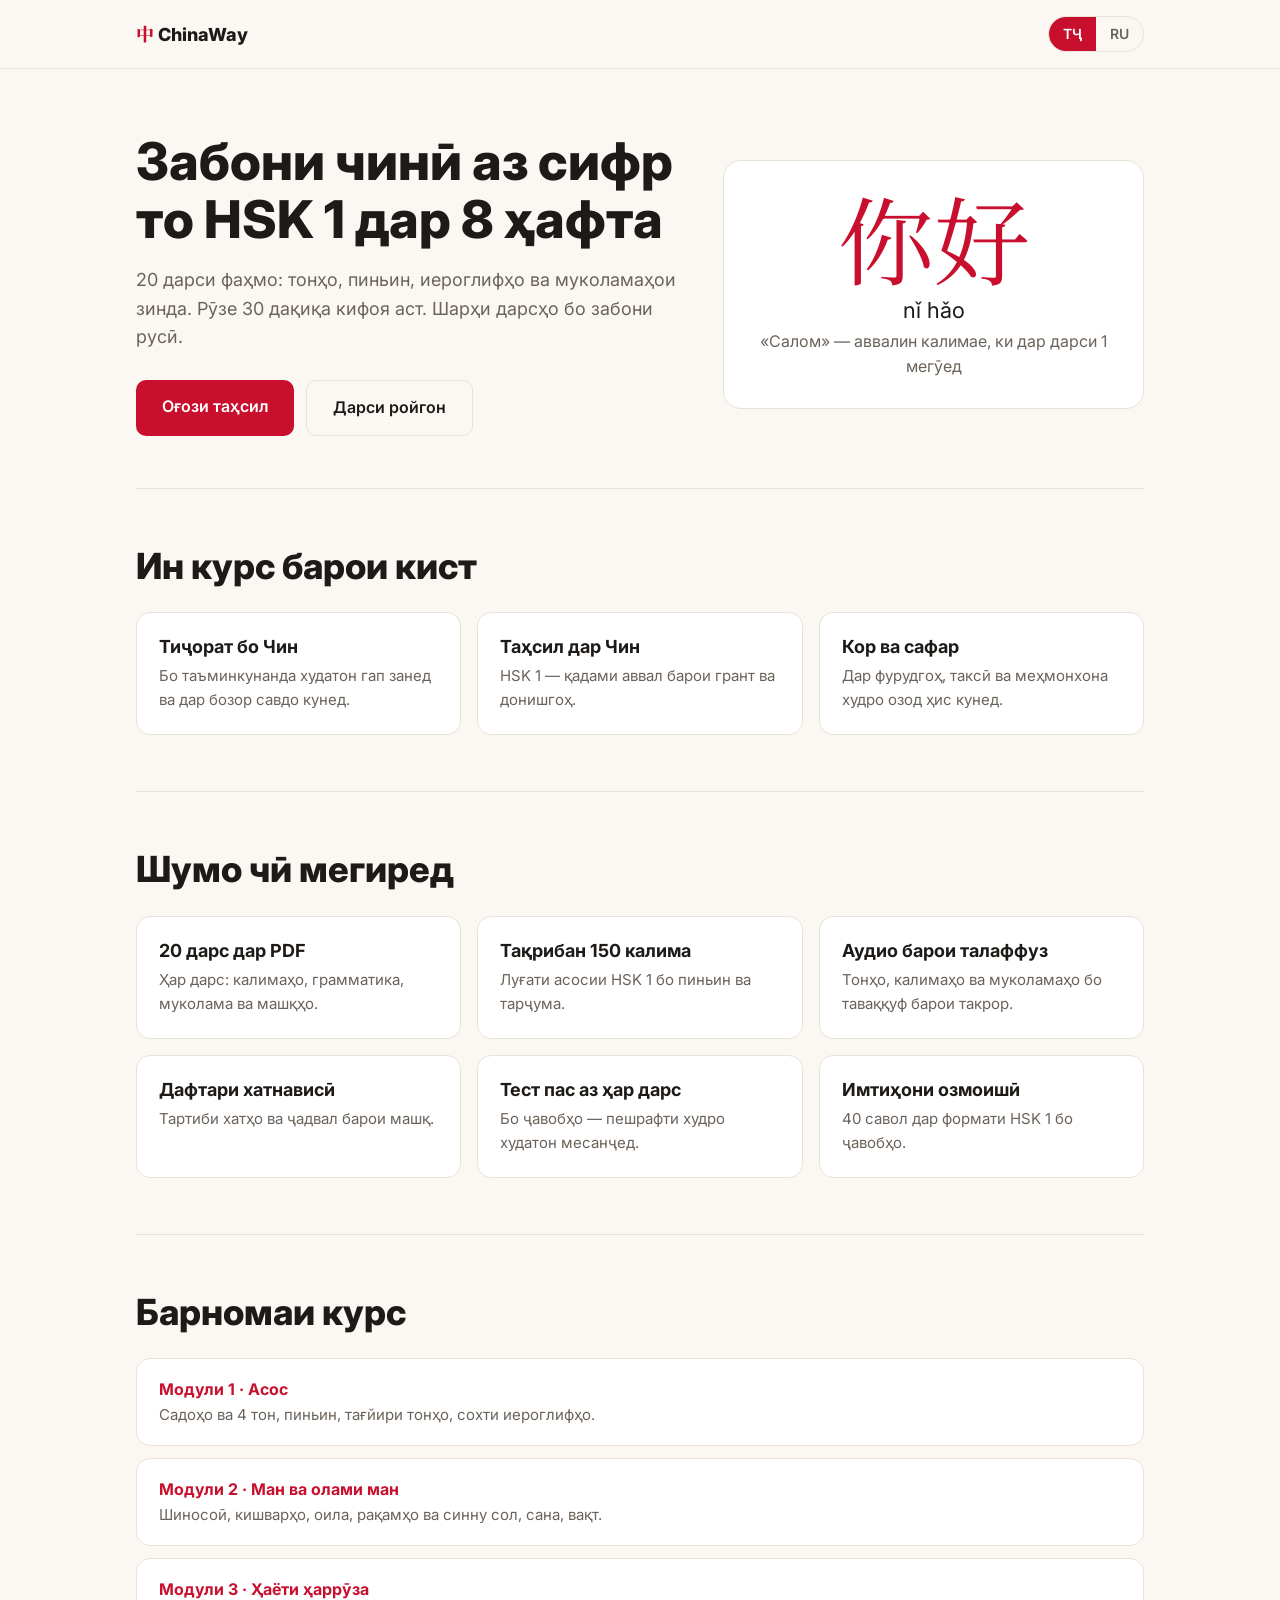
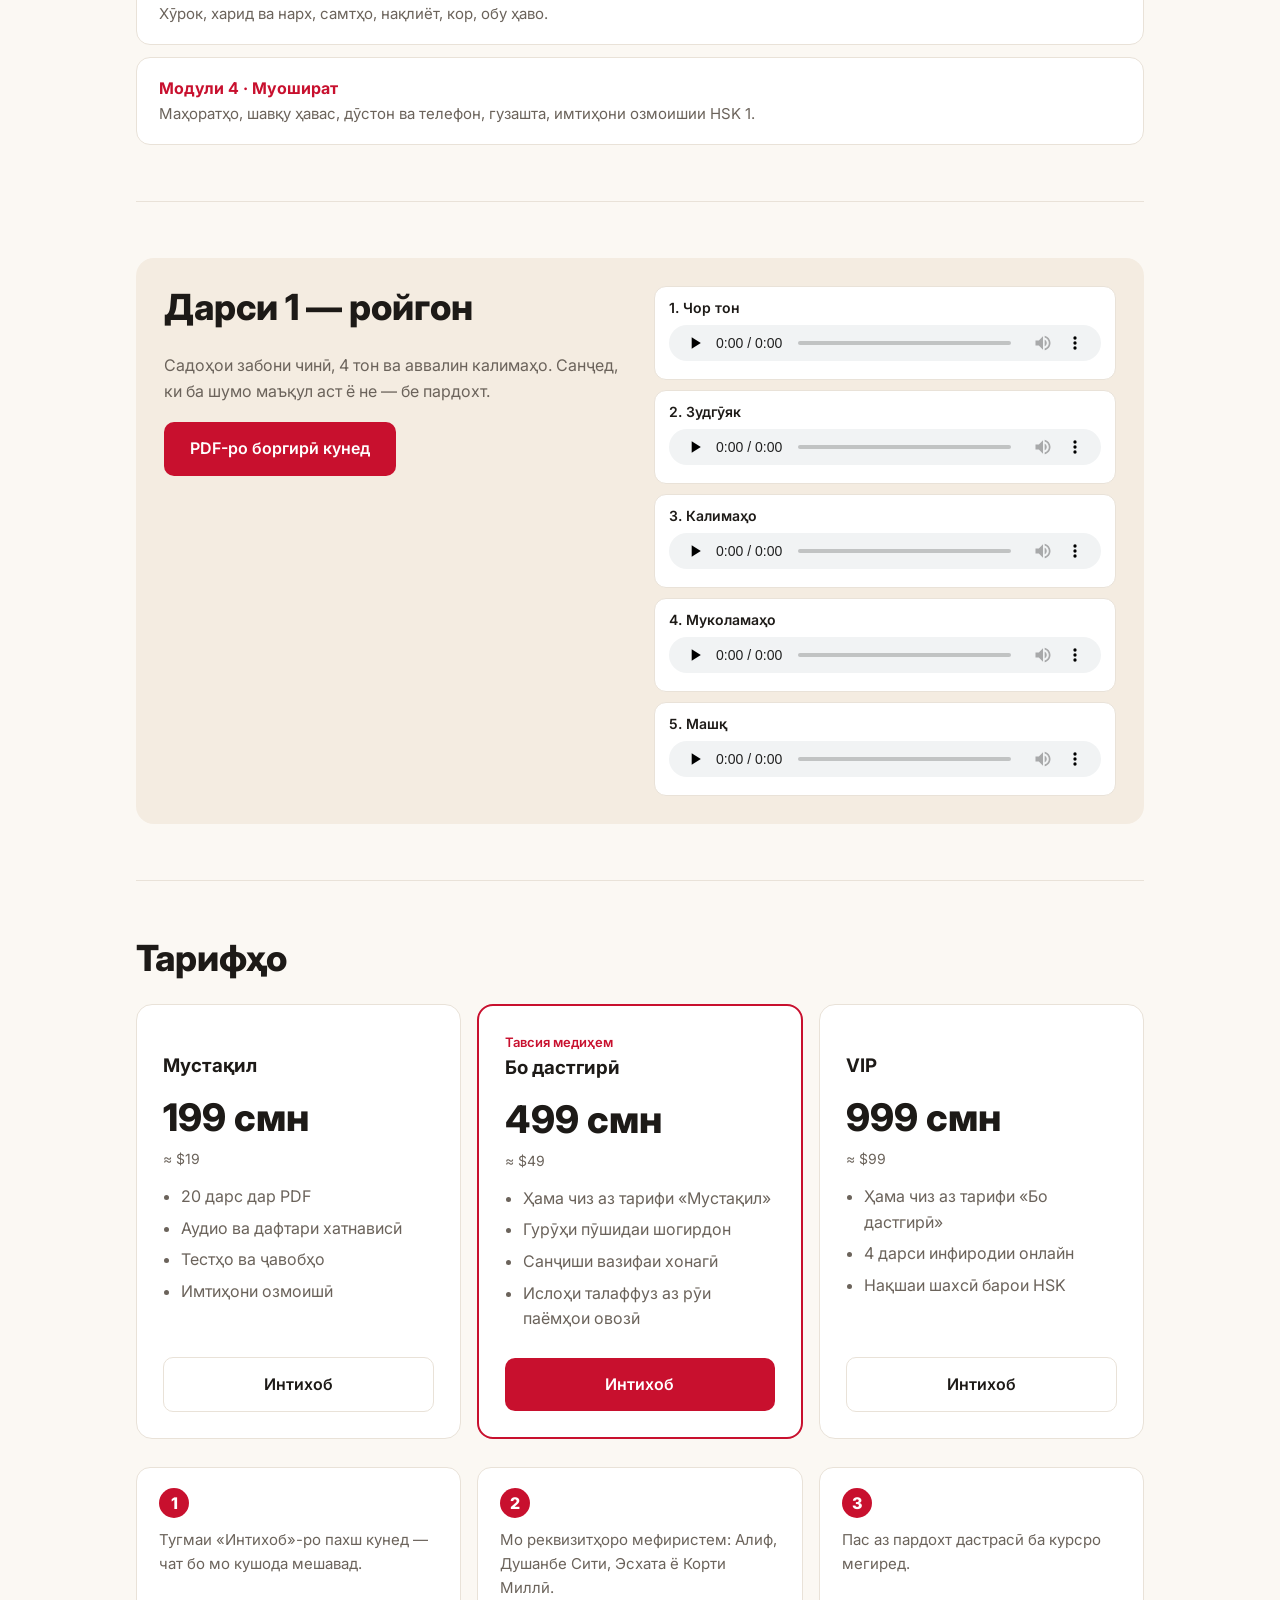
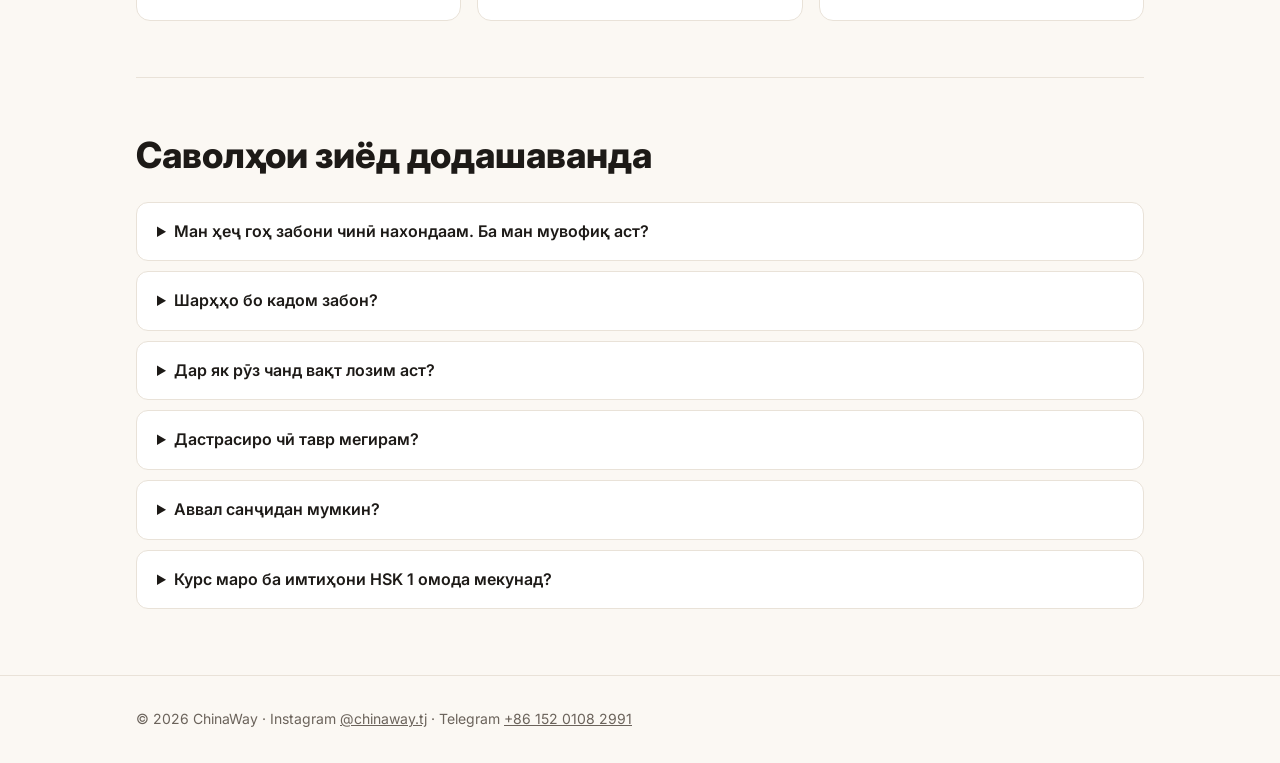
==== index.html @ 89f18434 "Add files via upload" ====
<!doctype html>
<html lang="tg" data-lang="tg">
<head>
<meta charset="utf-8">
<meta name="viewport" content="width=device-width, initial-scale=1">
<title>ChinaWay — забони чинӣ аз сифр</title>
<meta name="description" content="ChinaWay: курси онлайни забони чинӣ аз сифр то HSK 1. Онлайн-курс китайского с нуля до HSK 1: 20 уроков, аудио, тесты, пробный экзамен.">
<meta property="og:title" content="ChinaWay — забони чинӣ аз сифр то HSK 1">
<meta property="og:description" content="20 дарс, аудио, тестҳо ва имтиҳони озмоишӣ. Дарси 1 — ройгон.">
<link rel="preconnect" href="https://fonts.googleapis.com">
<link href="https://fonts.googleapis.com/css2?family=Inter:wght@400;600;800&family=Noto+Serif+SC:wght@600&display=swap" rel="stylesheet">
<style>
:root{
  --bg:#fbf8f3; --surface:#ffffff; --text:#1d1a17; --muted:#6b635b;
  --accent:#c8102e; --accent-ink:#ffffff; --line:#e9e2d8; --soft:#f4ece1;
}
@media (prefers-color-scheme: dark){
  :root:not([data-theme="light"]){
    --bg:#141210; --surface:#1e1b18; --text:#f3eee8; --muted:#a89f95;
    --accent:#ff4d5e; --accent-ink:#141210; --line:#332e29; --soft:#26221e;
  }
}
:root[data-theme="dark"]{
  --bg:#141210; --surface:#1e1b18; --text:#f3eee8; --muted:#a89f95;
  --accent:#ff4d5e; --accent-ink:#141210; --line:#332e29; --soft:#26221e;
}
*{box-sizing:border-box;margin:0}
html{scroll-behavior:smooth}
body{background:var(--bg);color:var(--text);font:16px/1.6 Inter,system-ui,sans-serif}
html[data-lang="tg"] [lang="ru"], html[data-lang="ru"] [lang="tg"]{display:none !important}
.wrap{max-width:1040px;margin:0 auto;padding:0 16px}
.zh{font-family:"Noto Serif SC",serif}
.btn{display:inline-block;background:var(--accent);color:var(--accent-ink);padding:14px 26px;border-radius:10px;font-weight:600;text-decoration:none;text-align:center;border:0;cursor:pointer;font:inherit;font-weight:600}
.btn.ghost{background:transparent;color:var(--text);border:1px solid var(--line)}
header{padding:16px 0;border-bottom:1px solid var(--line)}
header .wrap{display:flex;justify-content:space-between;align-items:center;gap:12px}
.logo{font-weight:800;font-size:18px}
.logo span{color:var(--accent)}
.langs{display:flex;border:1px solid var(--line);border-radius:999px;overflow:hidden}
.langs button{background:none;border:0;color:var(--muted);padding:6px 14px;font:inherit;font-size:14px;font-weight:600;cursor:pointer}
html[data-lang="tg"] .langs [data-set="tg"], html[data-lang="ru"] .langs [data-set="ru"]{background:var(--accent);color:var(--accent-ink)}
.hero{padding:64px 0 52px;display:grid;grid-template-columns:1.3fr 1fr;gap:40px;align-items:center}
h1{font-size:clamp(32px,5vw,52px);line-height:1.1;font-weight:800;margin-bottom:18px}
h2{font-size:clamp(26px,3.5vw,36px);font-weight:800;margin-bottom:24px;line-height:1.2}
.lead{font-size:18px;color:var(--muted);margin-bottom:28px}
.hero-card{background:var(--surface);border:1px solid var(--line);border-radius:18px;padding:28px;text-align:center}
.hero-card .big{font-size:96px;line-height:1;color:var(--accent)}
.hero-card .py{font-size:22px;margin-top:8px}
.hero-card .tr{color:var(--muted)}
.cta-row{display:flex;gap:12px;flex-wrap:wrap}
section{padding:56px 0;border-top:1px solid var(--line)}
.grid{display:grid;grid-template-columns:repeat(3,1fr);gap:16px}
.card{background:var(--surface);border:1px solid var(--line);border-radius:14px;padding:22px}
.card h3{font-size:18px;margin-bottom:6px;line-height:1.3}
.card p{color:var(--muted);font-size:15px}
.mods{display:grid;gap:12px}
.mod{background:var(--surface);border:1px solid var(--line);border-radius:14px;padding:18px 22px}
.mod b{color:var(--accent)}
.mod p{color:var(--muted);font-size:15px}
.free{background:var(--soft);border-radius:18px;padding:28px;display:grid;grid-template-columns:1fr 1fr;gap:28px;align-items:start}
.free p{color:var(--muted);margin-bottom:18px}
.tracks{display:grid;gap:10px}
.track{background:var(--surface);border:1px solid var(--line);border-radius:12px;padding:10px 14px}
.track div{font-size:14px;font-weight:600;margin-bottom:6px}
.track audio{width:100%;height:36px}
.price{display:grid;grid-template-columns:repeat(3,1fr);gap:16px}
.plan{background:var(--surface);border:1px solid var(--line);border-radius:16px;padding:26px;display:flex;flex-direction:column}
.plan.best{border:2px solid var(--accent)}
.plan .tag{font-size:13px;color:var(--accent);font-weight:600;min-height:20px}
.plan .cost{font-size:38px;font-weight:800;margin:6px 0 0}
.plan .usd{color:var(--muted);font-size:14px;margin-bottom:14px}
.plan ul{padding-left:18px;color:var(--muted);flex:1;margin-bottom:20px}
.plan li{margin-bottom:6px}
.steps{display:grid;grid-template-columns:repeat(3,1fr);gap:16px;margin-top:28px;counter-reset:s}
.step{background:var(--surface);border:1px solid var(--line);border-radius:14px;padding:20px 22px;counter-increment:s}
.step::before{content:counter(s);display:inline-grid;place-items:center;width:30px;height:30px;border-radius:50%;background:var(--accent);color:var(--accent-ink);font-weight:800;margin-bottom:10px}
.step p{color:var(--muted);font-size:15px}
details{background:var(--surface);border:1px solid var(--line);border-radius:12px;padding:16px 20px;margin-bottom:10px}
summary{font-weight:600;cursor:pointer}
details p{color:var(--muted);margin-top:10px}
footer{padding:32px 0;color:var(--muted);font-size:14px;border-top:1px solid var(--line)}
footer a{color:inherit}
@media (max-width:760px){
  .hero{grid-template-columns:1fr;padding:40px 0}
  .grid,.price,.steps,.free{grid-template-columns:1fr}
  .hero-card .big{font-size:72px}
}
</style>
</head>
<body>

<header><div class="wrap">
  <div class="logo"><span class="zh">中</span> ChinaWay</div>
  <div class="langs" role="group" aria-label="Забон / Язык">
    <button type="button" data-set="tg">ТҶ</button>
    <button type="button" data-set="ru">RU</button>
  </div>
</div></header>

<main class="wrap">
  <div class="hero">
    <div>
      <h1><span lang="tg">Забони чинӣ аз сифр то HSK 1 дар 8 ҳафта</span><span lang="ru">Китайский с нуля до HSK 1 за 8 недель</span></h1>
      <p class="lead">
        <span lang="tg">20 дарси фаҳмо: тонҳо, пиньин, иероглифҳо ва муколамаҳои зинда. Рӯзе 30 дақиқа кифоя аст. Шарҳи дарсҳо бо забони русӣ.</span>
        <span lang="ru">20 понятных уроков: тоны, пиньинь, иероглифы и живые диалоги. Достаточно 30 минут в день. Объяснения — на русском языке.</span>
      </p>
      <div class="cta-row">
        <a class="btn" href="#price"><span lang="tg">Оғози таҳсил</span><span lang="ru">Начать обучение</span></a>
        <a class="btn ghost" href="#free"><span lang="tg">Дарси ройгон</span><span lang="ru">Бесплатный урок</span></a>
      </div>
    </div>
    <div class="hero-card">
      <div class="big zh">你好</div>
      <div class="py">nǐ hǎo</div>
      <div class="tr"><span lang="tg">«Салом» — аввалин калимае, ки дар дарси 1 мегӯед</span><span lang="ru">«Привет» — первое, что вы скажете на 1-м уроке</span></div>
    </div>
  </div>

  <section>
    <h2><span lang="tg">Ин курс барои кист</span><span lang="ru">Для кого этот курс</span></h2>
    <div class="grid">
      <div class="card"><h3><span lang="tg">Тиҷорат бо Чин</span><span lang="ru">Торговля с Китаем</span></h3><p><span lang="tg">Бо таъминкунанда худатон гап занед ва дар бозор савдо кунед.</span><span lang="ru">Говорите с поставщиком сами и торгуйтесь на рынке.</span></p></div>
      <div class="card"><h3><span lang="tg">Таҳсил дар Чин</span><span lang="ru">Учёба в Китае</span></h3><p><span lang="tg">HSK 1 — қадами аввал барои грант ва донишгоҳ.</span><span lang="ru">HSK 1 — первый шаг к гранту и университету.</span></p></div>
      <div class="card"><h3><span lang="tg">Кор ва сафар</span><span lang="ru">Работа и поездки</span></h3><p><span lang="tg">Дар фурудгоҳ, таксӣ ва меҳмонхона худро озод ҳис кунед.</span><span lang="ru">Чувствуйте себя уверенно в аэропорту, такси и гостинице.</span></p></div>
    </div>
  </section>

  <section>
    <h2><span lang="tg">Шумо чӣ мегиред</span><span lang="ru">Что вы получите</span></h2>
    <div class="grid">
      <div class="card"><h3><span lang="tg">20 дарс дар PDF</span><span lang="ru">20 уроков в PDF</span></h3><p><span lang="tg">Ҳар дарс: калимаҳо, грамматика, муколама ва машқҳо.</span><span lang="ru">В каждом уроке: слова, грамматика, диалог и упражнения.</span></p></div>
      <div class="card"><h3><span lang="tg">Тақрибан 150 калима</span><span lang="ru">Около 150 слов</span></h3><p><span lang="tg">Луғати асосии HSK 1 бо пиньин ва тарҷума.</span><span lang="ru">Основной словарь HSK 1 с пиньинем и переводом.</span></p></div>
      <div class="card"><h3><span lang="tg">Аудио барои талаффуз</span><span lang="ru">Аудио для произношения</span></h3><p><span lang="tg">Тонҳо, калимаҳо ва муколамаҳо бо таваққуф барои такрор.</span><span lang="ru">Тоны, слова и диалоги с паузами для повторения.</span></p></div>
      <div class="card"><h3><span lang="tg">Дафтари хатнависӣ</span><span lang="ru">Прописи иероглифов</span></h3><p><span lang="tg">Тартиби хатҳо ва ҷадвал барои машқ.</span><span lang="ru">Порядок черт и сетка для тренировки.</span></p></div>
      <div class="card"><h3><span lang="tg">Тест пас аз ҳар дарс</span><span lang="ru">Тест после каждого урока</span></h3><p><span lang="tg">Бо ҷавобҳо — пешрафти худро худатон месанҷед.</span><span lang="ru">С ответами — вы сами проверяете свой прогресс.</span></p></div>
      <div class="card"><h3><span lang="tg">Имтиҳони озмоишӣ</span><span lang="ru">Пробный экзамен</span></h3><p><span lang="tg">40 савол дар формати HSK 1 бо ҷавобҳо.</span><span lang="ru">40 вопросов в формате HSK 1 с ответами.</span></p></div>
    </div>
  </section>

  <section>
    <h2><span lang="tg">Барномаи курс</span><span lang="ru">Программа курса</span></h2>
    <div class="mods">
      <div class="mod"><b><span lang="tg">Модули 1 · Асос</span><span lang="ru">Модуль 1 · Фундамент</span></b><p><span lang="tg">Садоҳо ва 4 тон, пиньин, тағйири тонҳо, сохти иероглифҳо.</span><span lang="ru">Звуки и 4 тона, пиньинь, изменение тонов, как устроены иероглифы.</span></p></div>
      <div class="mod"><b><span lang="tg">Модули 2 · Ман ва олами ман</span><span lang="ru">Модуль 2 · Я и мой мир</span></b><p><span lang="tg">Шиносоӣ, кишварҳо, оила, рақамҳо ва синну сол, сана, вақт.</span><span lang="ru">Знакомство, страны, семья, числа и возраст, даты, время.</span></p></div>
      <div class="mod"><b><span lang="tg">Модули 3 · Ҳаёти ҳаррӯза</span><span lang="ru">Модуль 3 · Повседневная жизнь</span></b><p><span lang="tg">Хӯрок, харид ва нарх, самтҳо, нақлиёт, кор, обу ҳаво.</span><span lang="ru">Еда, покупки и цены, направления, транспорт, работа, погода.</span></p></div>
      <div class="mod"><b><span lang="tg">Модули 4 · Муошират</span><span lang="ru">Модуль 4 · Общение</span></b><p><span lang="tg">Маҳоратҳо, шавқу ҳавас, дӯстон ва телефон, гузашта, имтиҳони озмоишии HSK 1.</span><span lang="ru">Умения, хобби, друзья и звонки, рассказ о прошлом, пробный экзамен HSK 1.</span></p></div>
    </div>
  </section>

  <section id="free">
    <div class="free">
      <div>
        <h2><span lang="tg">Дарси 1 — ройгон</span><span lang="ru">Урок 1 — бесплатно</span></h2>
        <p><span lang="tg">Садоҳои забони чинӣ, 4 тон ва аввалин калимаҳо. Санҷед, ки ба шумо маъқул аст ё не — бе пардохт.</span><span lang="ru">Звуки китайского, 4 тона и первые слова. Попробуйте, подходит ли вам курс, — без оплаты.</span></p>
        <a class="btn" href="urok-01.pdf" download><span lang="tg">PDF-ро боргирӣ кунед</span><span lang="ru">Скачать PDF</span></a>
      </div>
      <div class="tracks">
        <div class="track"><div><span lang="tg">1. Чор тон</span><span lang="ru">1. Четыре тона</span></div><audio controls preload="none" src="01_chetyre_tona.m4a"></audio></div>
        <div class="track"><div><span lang="tg">2. Зудгӯяк</span><span lang="ru">2. Скороговорка</span></div><audio controls preload="none" src="02_skorogovorka.m4a"></audio></div>
        <div class="track"><div><span lang="tg">3. Калимаҳо</span><span lang="ru">3. Слова</span></div><audio controls preload="none" src="03_slova.m4a"></audio></div>
        <div class="track"><div><span lang="tg">4. Муколамаҳо</span><span lang="ru">4. Диалоги</span></div><audio controls preload="none" src="04_dialogi.m4a"></audio></div>
        <div class="track"><div><span lang="tg">5. Машқ</span><span lang="ru">5. Упражнение</span></div><audio controls preload="none" src="05_uprazhnenie_1.m4a"></audio></div>
      </div>
    </div>
  </section>

  <section id="price">
    <h2><span lang="tg">Тарифҳо</span><span lang="ru">Тарифы</span></h2>
    <div class="price">
      <div class="plan">
        <div class="tag"></div>
        <h3><span lang="tg">Мустақил</span><span lang="ru">Самостоятельный</span></h3>
        <div class="cost">199 смн</div>
        <div class="usd">≈ $19</div>
        <ul>
          <li><span lang="tg">20 дарс дар PDF</span><span lang="ru">20 уроков в PDF</span></li>
          <li><span lang="tg">Аудио ва дафтари хатнависӣ</span><span lang="ru">Аудио и прописи</span></li>
          <li><span lang="tg">Тестҳо ва ҷавобҳо</span><span lang="ru">Тесты и ответы</span></li>
          <li><span lang="tg">Имтиҳони озмоишӣ</span><span lang="ru">Пробный экзамен</span></li>
        </ul>
        <a class="btn ghost buy" data-plan="Мустақил (199 смн)" href="https://t.me/+8615201082991" target="_blank" rel="noopener"><span lang="tg">Интихоб</span><span lang="ru">Выбрать</span></a>
      </div>
      <div class="plan best">
        <div class="tag"><span lang="tg">Тавсия медиҳем</span><span lang="ru">Рекомендуем</span></div>
        <h3><span lang="tg">Бо дастгирӣ</span><span lang="ru">С поддержкой</span></h3>
        <div class="cost">499 смн</div>
        <div class="usd">≈ $49</div>
        <ul>
          <li><span lang="tg">Ҳама чиз аз тарифи «Мустақил»</span><span lang="ru">Всё из тарифа «Самостоятельный»</span></li>
          <li><span lang="tg">Гурӯҳи пӯшидаи шогирдон</span><span lang="ru">Закрытая группа учеников</span></li>
          <li><span lang="tg">Санҷиши вазифаи хонагӣ</span><span lang="ru">Проверка домашних заданий</span></li>
          <li><span lang="tg">Ислоҳи талаффуз аз рӯи паёмҳои овозӣ</span><span lang="ru">Разбор произношения по голосовым</span></li>
        </ul>
        <a class="btn buy" data-plan="Бо дастгирӣ (499 смн)" href="https://t.me/+8615201082991" target="_blank" rel="noopener"><span lang="tg">Интихоб</span><span lang="ru">Выбрать</span></a>
      </div>
      <div class="plan">
        <div class="tag"></div>
        <h3>VIP</h3>
        <div class="cost">999 смн</div>
        <div class="usd">≈ $99</div>
        <ul>
          <li><span lang="tg">Ҳама чиз аз тарифи «Бо дастгирӣ»</span><span lang="ru">Всё из тарифа «С поддержкой»</span></li>
          <li><span lang="tg">4 дарси инфиродии онлайн</span><span lang="ru">4 личных онлайн-занятия</span></li>
          <li><span lang="tg">Нақшаи шахсӣ барои HSK</span><span lang="ru">Персональный план подготовки к HSK</span></li>
        </ul>
        <a class="btn ghost buy" data-plan="VIP (999 смн)" href="https://t.me/+8615201082991" target="_blank" rel="noopener"><span lang="tg">Интихоб</span><span lang="ru">Выбрать</span></a>
      </div>
    </div>

    <div class="steps">
      <div class="step"><p><span lang="tg">Тугмаи «Интихоб»-ро пахш кунед — чат бо мо кушода мешавад.</span><span lang="ru">Нажмите «Выбрать» — откроется чат с нами.</span></p></div>
      <div class="step"><p><span lang="tg">Мо реквизитҳоро мефиристем: Алиф, Душанбе Сити, Эсхата ё Корти Миллӣ.</span><span lang="ru">Мы пришлём реквизиты: Алиф, Душанбе Сити, Эсхата или Корти Милли.</span></p></div>
      <div class="step"><p><span lang="tg">Пас аз пардохт дастрасӣ ба курсро мегиред.</span><span lang="ru">После оплаты вы получаете доступ к курсу.</span></p></div>
    </div>
  </section>

  <section>
    <h2><span lang="tg">Саволҳои зиёд додашаванда</span><span lang="ru">Частые вопросы</span></h2>
    <details><summary><span lang="tg">Ман ҳеҷ гоҳ забони чинӣ нахондаам. Ба ман мувофиқ аст?</span><span lang="ru">Я никогда не учил китайский. Мне подойдёт?</span></summary><p><span lang="tg">Ҳа, курс аз сифр сар мешавад — аз садоҳо ва тонҳо.</span><span lang="ru">Да, курс начинается с нуля — со звуков и тонов.</span></p></details>
    <details><summary><span lang="tg">Шарҳҳо бо кадом забон?</span><span lang="ru">На каком языке объяснения?</span></summary><p><span lang="tg">Дарсҳо бо забони русӣ навишта шудаанд. Дар чат метавонед бо тоҷикӣ савол диҳед.</span><span lang="ru">Уроки написаны на русском. В чате можно задавать вопросы и на таджикском.</span></p></details>
    <details><summary><span lang="tg">Дар як рӯз чанд вақт лозим аст?</span><span lang="ru">Сколько времени нужно в день?</span></summary><p><span lang="tg">30 дақиқа дар як рӯз, 2 дарс дар як ҳафта. Тамоми курс 8–10 ҳафта.</span><span lang="ru">30 минут в день, 2 урока в неделю. Весь курс — 8–10 недель.</span></p></details>
    <details><summary><span lang="tg">Дастрасиро чӣ тавр мегирам?</span><span lang="ru">Как я получу доступ?</span></summary><p><span lang="tg">Пас аз пардохт мо файлҳои курсро ба шумо мефиристем. Дар тарифи «Бо дастгирӣ» ва VIP — даъват ба гурӯҳи шогирдон ҳам.</span><span lang="ru">После оплаты мы пришлём вам файлы курса. В тарифах «С поддержкой» и VIP — ещё и приглашение в группу учеников.</span></p></details>
    <details><summary><span lang="tg">Аввал санҷидан мумкин?</span><span lang="ru">Можно сначала попробовать?</span></summary><p><span lang="tg">Ҳа — дарси 1 бо аудио ройгон аст. Онро дар боло боргирӣ кунед.</span><span lang="ru">Да — урок 1 с аудио бесплатный. Скачайте его выше на этой странице.</span></p></details>
    <details><summary><span lang="tg">Курс маро ба имтиҳони HSK 1 омода мекунад?</span><span lang="ru">Курс подготовит к экзамену HSK 1?</span></summary><p><span lang="tg">Ҳа, курс луғат ва грамматикаи асосии HSK 1-ро дар бар мегирад ва бо имтиҳони озмоишӣ анҷом меёбад.</span><span lang="ru">Да, курс охватывает основной словарь и грамматику HSK 1 и заканчивается пробным экзаменом.</span></p></details>
  </section>
</main>

<footer><div class="wrap">© 2026 ChinaWay · Instagram <a href="https://www.instagram.com/chinaway.tj/" target="_blank" rel="noopener">@chinaway.tj</a> · Telegram <a href="https://t.me/+8615201082991" target="_blank" rel="noopener">+86 152 0108 2991</a></div></footer>

<script>
// Куда ведут кнопки «Выбрать». Когда появится Telegram, впишите username (без @):
// например TELEGRAM = "chinaway_tj" — и кнопки откроют Telegram с готовым сообщением.
var TELEGRAM = "";
// Пока нет username — ссылка по номеру телефона (работает, если в Telegram
// «Конфиденциальность → Номер телефона → Кто может найти меня по номеру» = «Все»).
var TELEGRAM_PHONE = "8615201082991";
var INSTAGRAM = "chinaway.tj";

(function(){
  var root = document.documentElement;
  function setLang(l){
    root.setAttribute("data-lang", l);
    root.setAttribute("lang", l);
    try { localStorage.setItem("lang", l); } catch(e){}
  }
  try { var saved = localStorage.getItem("lang"); if (saved === "ru" || saved === "tg") setLang(saved); } catch(e){}
  document.querySelectorAll(".langs button").forEach(function(b){
    b.addEventListener("click", function(){ setLang(b.getAttribute("data-set")); });
  });
  document.querySelectorAll("a.buy").forEach(function(a){
    var plan = a.getAttribute("data-plan");
    if (TELEGRAM) {
      a.href = "https://t.me/" + TELEGRAM + "?text=" + encodeURIComponent("Салом! Мехоҳам курси ChinaWay-ро харам, тарифи " + plan + ".");
    } else if (TELEGRAM_PHONE) {
      a.href = "https://t.me/+" + TELEGRAM_PHONE;
    } else {
      a.href = "https://ig.me/m/" + INSTAGRAM;
    }
  });
})();
</script>
</body>
</html>
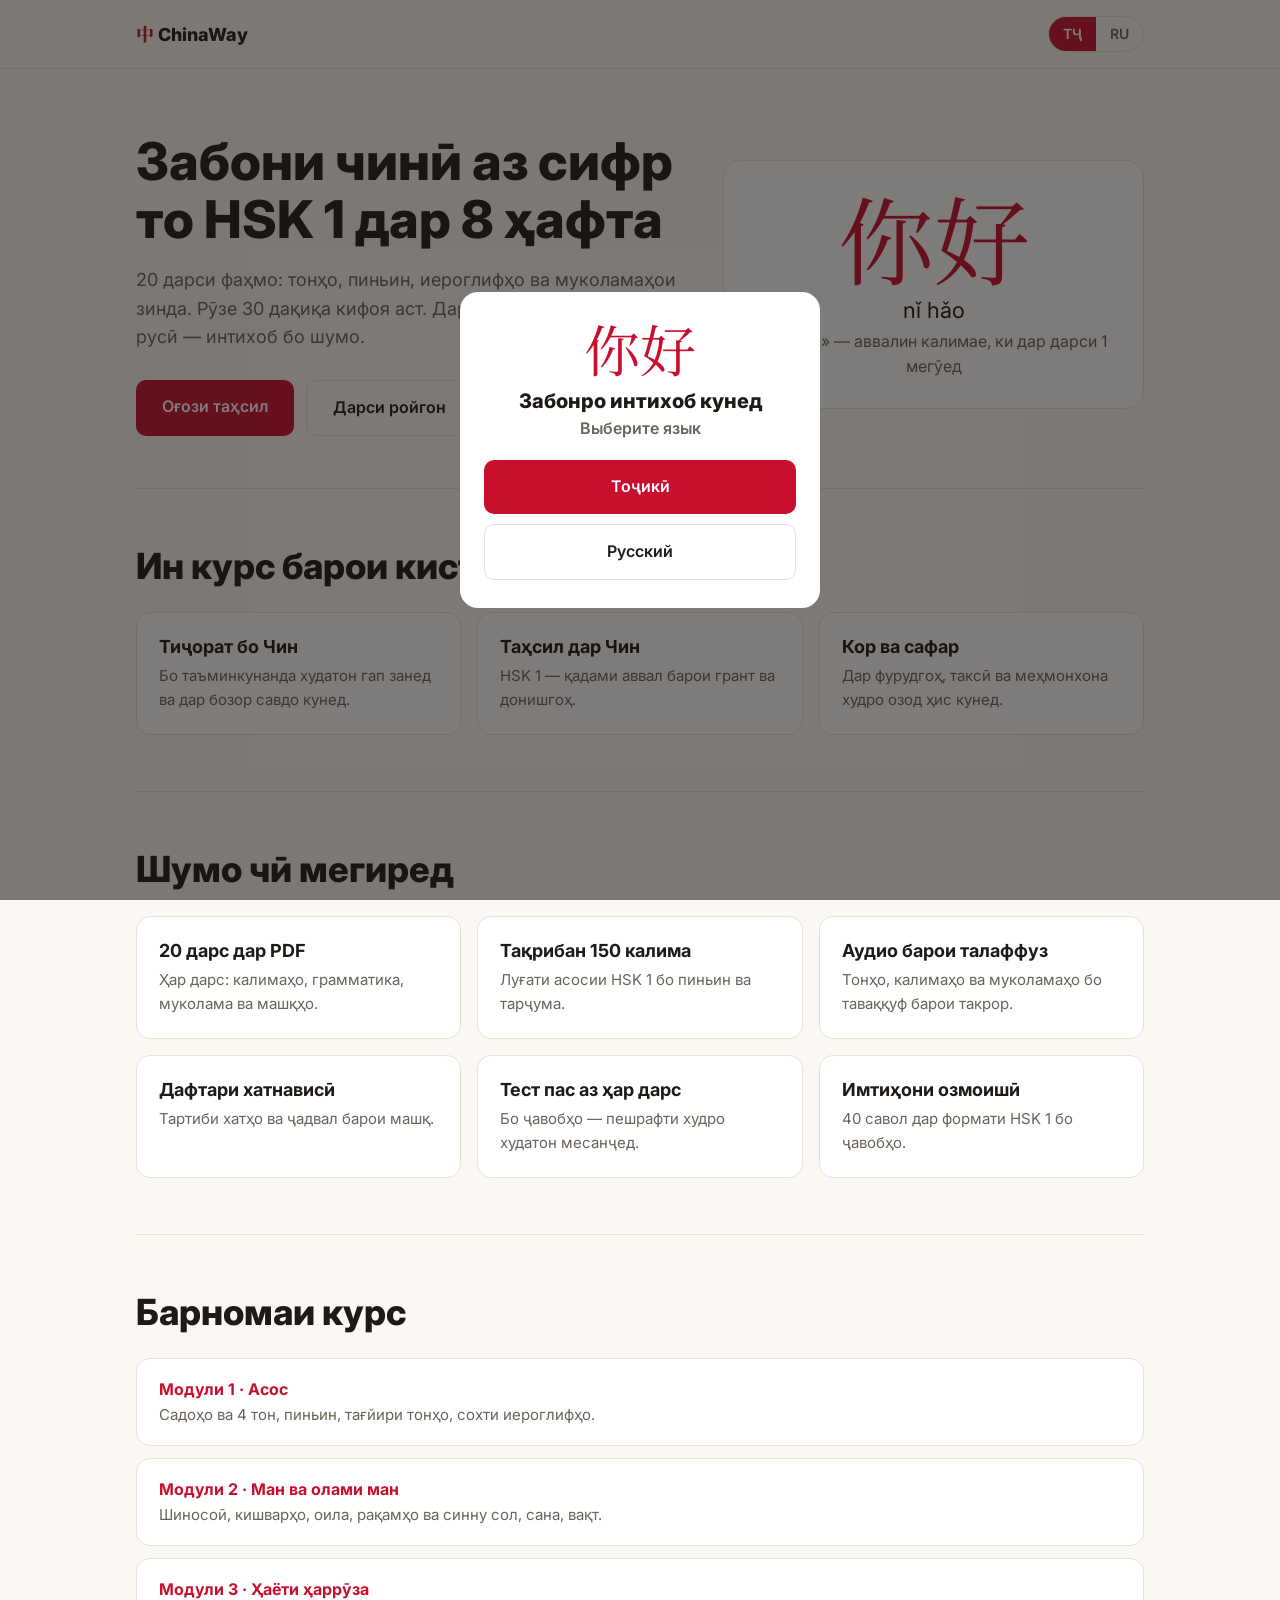
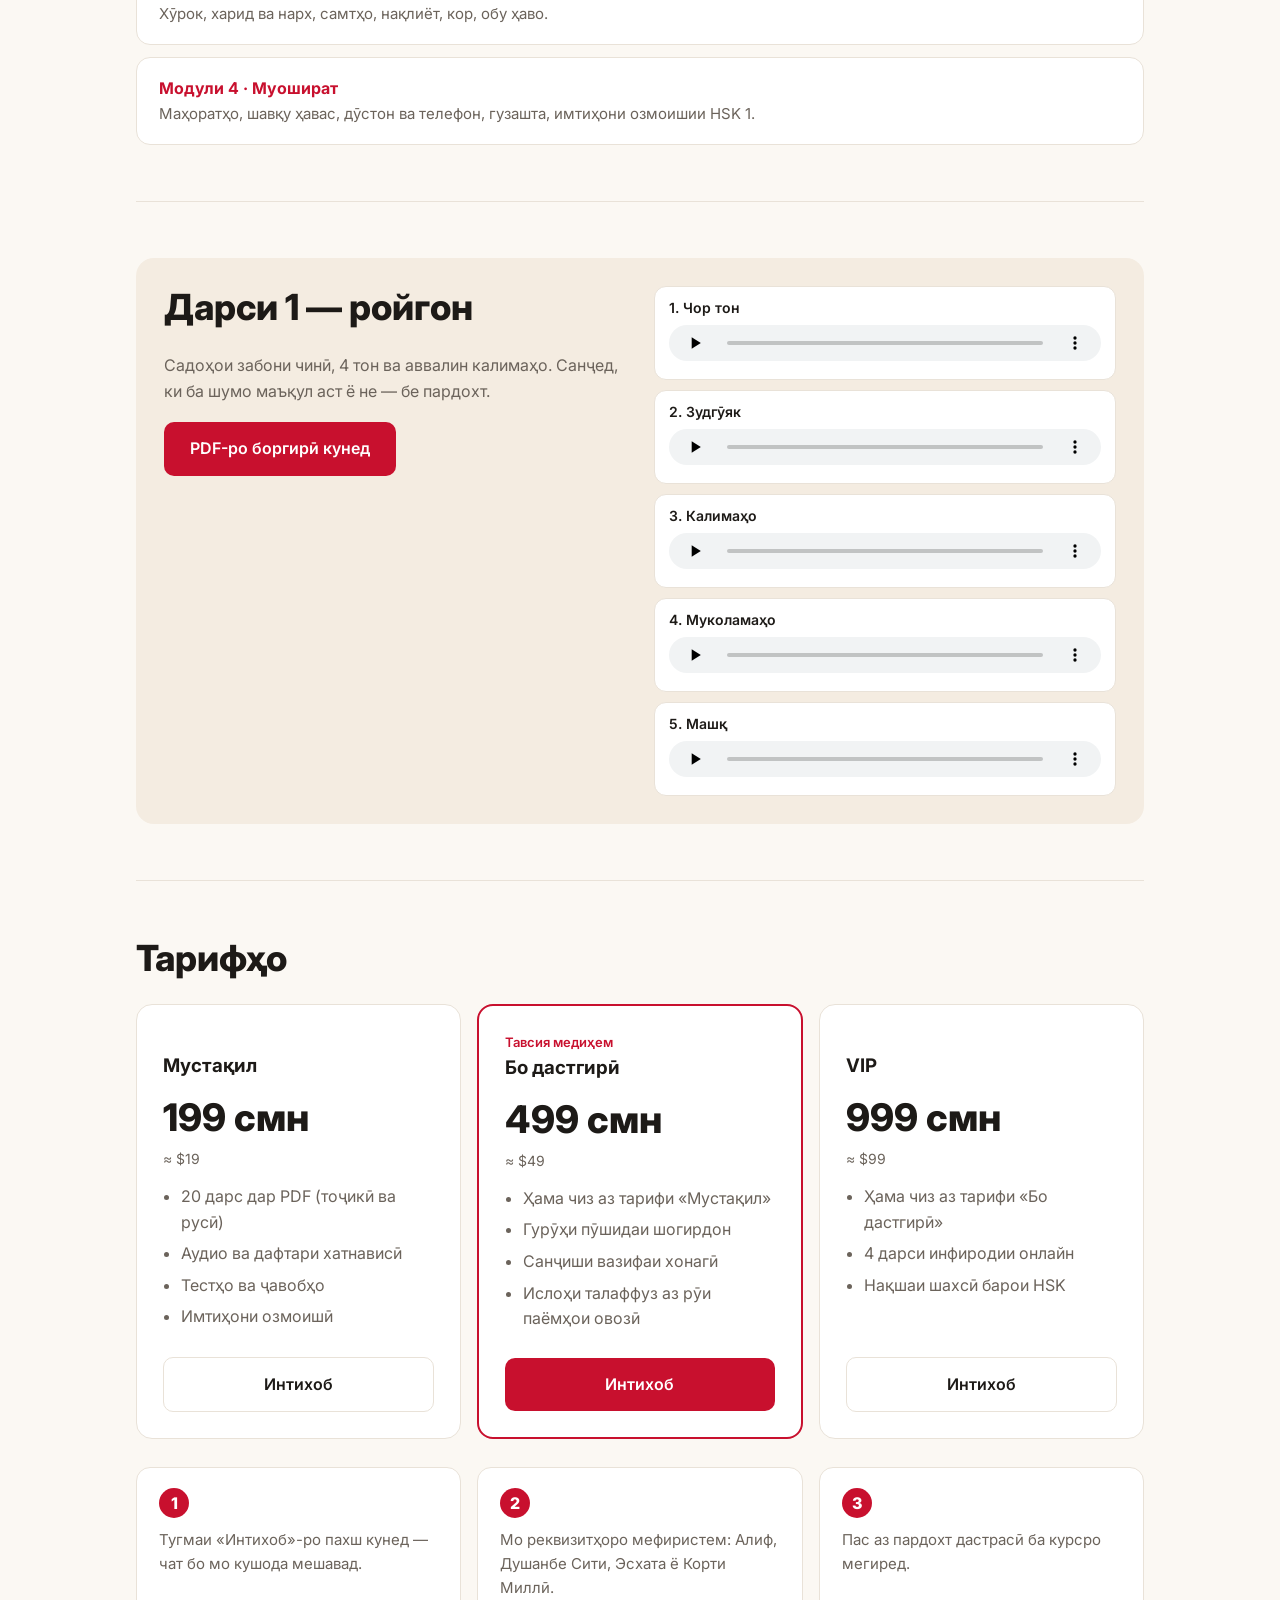
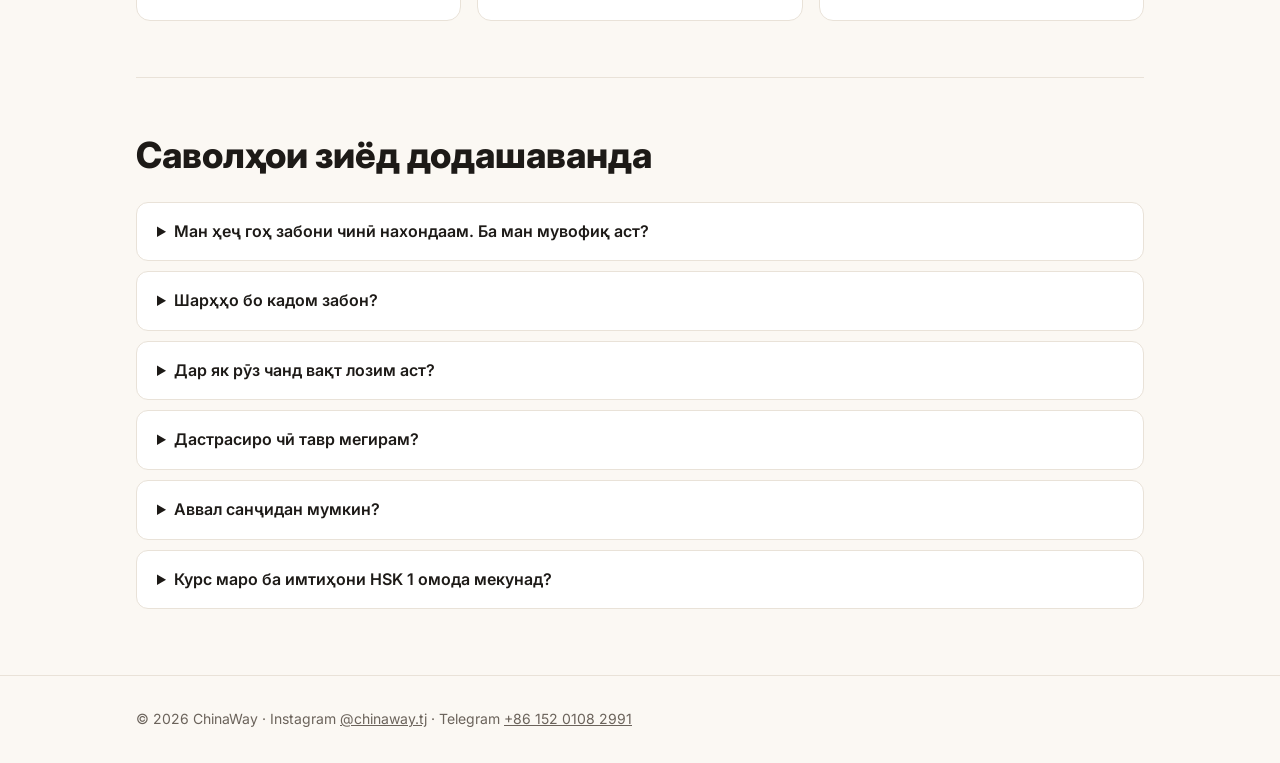
==== commit da8b4f37: "Add files via upload" ====
--- a/index.html
+++ b/index.html
@@ -80,6 +80,13 @@
 details p{color:var(--muted);margin-top:10px}
 footer{padding:32px 0;color:var(--muted);font-size:14px;border-top:1px solid var(--line)}
 footer a{color:inherit}
+.pick{position:fixed;inset:0;background:rgba(20,18,16,.55);display:grid;place-items:center;padding:16px;z-index:10}
+.pick[hidden]{display:none}
+.pick-box{background:var(--surface);border-radius:18px;padding:28px 24px;max-width:360px;width:100%;text-align:center}
+.pick-zh{font-size:56px;color:var(--accent);line-height:1}
+.pick-t{font-weight:800;font-size:20px;margin:12px 0 20px;line-height:1.3}
+.pick-t span{font-weight:600;font-size:16px;color:var(--muted)}
+.pick-row{display:grid;gap:10px}
 @media (max-width:760px){
   .hero{grid-template-columns:1fr;padding:40px 0}
   .grid,.price,.steps,.free{grid-template-columns:1fr}
@@ -97,13 +104,24 @@
   </div>
 </div></header>
 
+<div id="pick" class="pick" hidden>
+  <div class="pick-box" role="dialog" aria-modal="true" aria-labelledby="pick-t">
+    <div class="zh pick-zh">你好</div>
+    <p id="pick-t" class="pick-t">Забонро интихоб кунед<br><span>Выберите язык</span></p>
+    <div class="pick-row">
+      <button type="button" class="btn" data-pick="tg">Тоҷикӣ</button>
+      <button type="button" class="btn ghost" data-pick="ru">Русский</button>
+    </div>
+  </div>
+</div>
+
 <main class="wrap">
   <div class="hero">
     <div>
       <h1><span lang="tg">Забони чинӣ аз сифр то HSK 1 дар 8 ҳафта</span><span lang="ru">Китайский с нуля до HSK 1 за 8 недель</span></h1>
       <p class="lead">
-        <span lang="tg">20 дарси фаҳмо: тонҳо, пиньин, иероглифҳо ва муколамаҳои зинда. Рӯзе 30 дақиқа кифоя аст. Шарҳи дарсҳо бо забони русӣ.</span>
-        <span lang="ru">20 понятных уроков: тоны, пиньинь, иероглифы и живые диалоги. Достаточно 30 минут в день. Объяснения — на русском языке.</span>
+        <span lang="tg">20 дарси фаҳмо: тонҳо, пиньин, иероглифҳо ва муколамаҳои зинда. Рӯзе 30 дақиқа кифоя аст. Дарсҳо бо забони тоҷикӣ ё русӣ — интихоб бо шумо.</span>
+        <span lang="ru">20 понятных уроков: тоны, пиньинь, иероглифы и живые диалоги. Достаточно 30 минут в день. Уроки на таджикском или русском — на ваш выбор.</span>
       </p>
       <div class="cta-row">
         <a class="btn" href="#price"><span lang="tg">Оғози таҳсил</span><span lang="ru">Начать обучение</span></a>
@@ -153,7 +171,7 @@
       <div>
         <h2><span lang="tg">Дарси 1 — ройгон</span><span lang="ru">Урок 1 — бесплатно</span></h2>
         <p><span lang="tg">Садоҳои забони чинӣ, 4 тон ва аввалин калимаҳо. Санҷед, ки ба шумо маъқул аст ё не — бе пардохт.</span><span lang="ru">Звуки китайского, 4 тона и первые слова. Попробуйте, подходит ли вам курс, — без оплаты.</span></p>
-        <a class="btn" href="urok-01.pdf" download><span lang="tg">PDF-ро боргирӣ кунед</span><span lang="ru">Скачать PDF</span></a>
+        <a class="btn" lang="tg" href="urok-01-tj.pdf" download>PDF-ро боргирӣ кунед</a><a class="btn" lang="ru" href="urok-01.pdf" download>Скачать PDF</a>
       </div>
       <div class="tracks">
         <div class="track"><div><span lang="tg">1. Чор тон</span><span lang="ru">1. Четыре тона</span></div><audio controls preload="none" src="01_chetyre_tona.m4a"></audio></div>
@@ -174,7 +192,7 @@
         <div class="cost">199 смн</div>
         <div class="usd">≈ $19</div>
         <ul>
-          <li><span lang="tg">20 дарс дар PDF</span><span lang="ru">20 уроков в PDF</span></li>
+          <li><span lang="tg">20 дарс дар PDF (тоҷикӣ ва русӣ)</span><span lang="ru">20 уроков в PDF (на таджикском и русском)</span></li>
           <li><span lang="tg">Аудио ва дафтари хатнависӣ</span><span lang="ru">Аудио и прописи</span></li>
           <li><span lang="tg">Тестҳо ва ҷавобҳо</span><span lang="ru">Тесты и ответы</span></li>
           <li><span lang="tg">Имтиҳони озмоишӣ</span><span lang="ru">Пробный экзамен</span></li>
@@ -218,7 +236,7 @@
   <section>
     <h2><span lang="tg">Саволҳои зиёд додашаванда</span><span lang="ru">Частые вопросы</span></h2>
     <details><summary><span lang="tg">Ман ҳеҷ гоҳ забони чинӣ нахондаам. Ба ман мувофиқ аст?</span><span lang="ru">Я никогда не учил китайский. Мне подойдёт?</span></summary><p><span lang="tg">Ҳа, курс аз сифр сар мешавад — аз садоҳо ва тонҳо.</span><span lang="ru">Да, курс начинается с нуля — со звуков и тонов.</span></p></details>
-    <details><summary><span lang="tg">Шарҳҳо бо кадом забон?</span><span lang="ru">На каком языке объяснения?</span></summary><p><span lang="tg">Дарсҳо бо забони русӣ навишта шудаанд. Дар чат метавонед бо тоҷикӣ савол диҳед.</span><span lang="ru">Уроки написаны на русском. В чате можно задавать вопросы и на таджикском.</span></p></details>
+    <details><summary><span lang="tg">Шарҳҳо бо кадом забон?</span><span lang="ru">На каком языке объяснения?</span></summary><p><span lang="tg">Ҳар дарс ду версия дорад: тоҷикӣ ва русӣ. Дар боло «ТҶ» ё «RU»-ро пахш кунед — тамоми дарс бо ҳамон забон мешавад.</span><span lang="ru">У каждого урока две версии: таджикская и русская. Нажмите вверху «ТҶ» или «RU» — весь урок будет на этом языке.</span></p></details>
     <details><summary><span lang="tg">Дар як рӯз чанд вақт лозим аст?</span><span lang="ru">Сколько времени нужно в день?</span></summary><p><span lang="tg">30 дақиқа дар як рӯз, 2 дарс дар як ҳафта. Тамоми курс 8–10 ҳафта.</span><span lang="ru">30 минут в день, 2 урока в неделю. Весь курс — 8–10 недель.</span></p></details>
     <details><summary><span lang="tg">Дастрасиро чӣ тавр мегирам?</span><span lang="ru">Как я получу доступ?</span></summary><p><span lang="tg">Пас аз пардохт мо файлҳои курсро ба шумо мефиристем. Дар тарифи «Бо дастгирӣ» ва VIP — даъват ба гурӯҳи шогирдон ҳам.</span><span lang="ru">После оплаты мы пришлём вам файлы курса. В тарифах «С поддержкой» и VIP — ещё и приглашение в группу учеников.</span></p></details>
     <details><summary><span lang="tg">Аввал санҷидан мумкин?</span><span lang="ru">Можно сначала попробовать?</span></summary><p><span lang="tg">Ҳа — дарси 1 бо аудио ройгон аст. Онро дар боло боргирӣ кунед.</span><span lang="ru">Да — урок 1 с аудио бесплатный. Скачайте его выше на этой странице.</span></p></details>
@@ -244,7 +262,13 @@
     root.setAttribute("lang", l);
     try { localStorage.setItem("lang", l); } catch(e){}
   }
-  try { var saved = localStorage.getItem("lang"); if (saved === "ru" || saved === "tg") setLang(saved); } catch(e){}
+  var saved = null;
+  try { saved = localStorage.getItem("lang"); } catch(e){}
+  var pick = document.getElementById("pick");
+  if (saved === "ru" || saved === "tg") setLang(saved); else pick.hidden = false;
+  document.querySelectorAll("[data-pick]").forEach(function(b){
+    b.addEventListener("click", function(){ setLang(b.getAttribute("data-pick")); pick.hidden = true; });
+  });
   document.querySelectorAll(".langs button").forEach(function(b){
     b.addEventListener("click", function(){ setLang(b.getAttribute("data-set")); });
   });
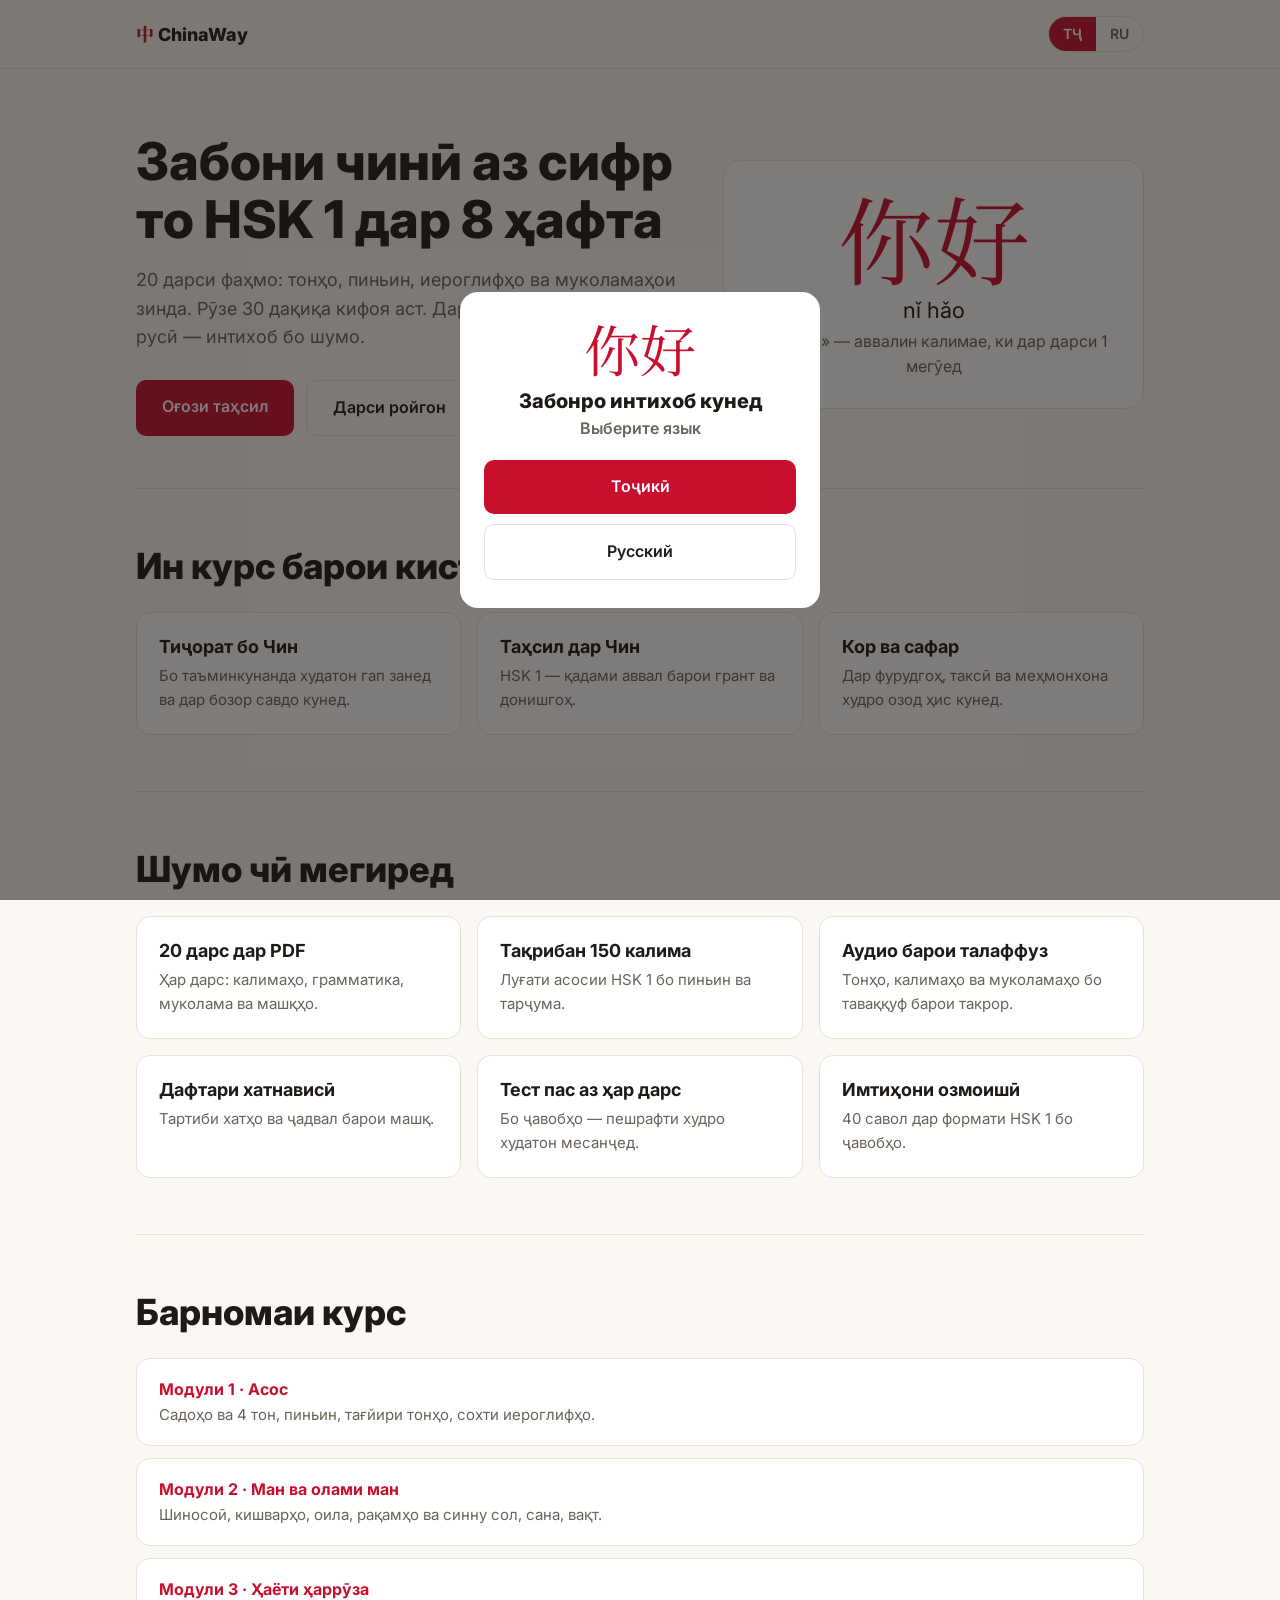
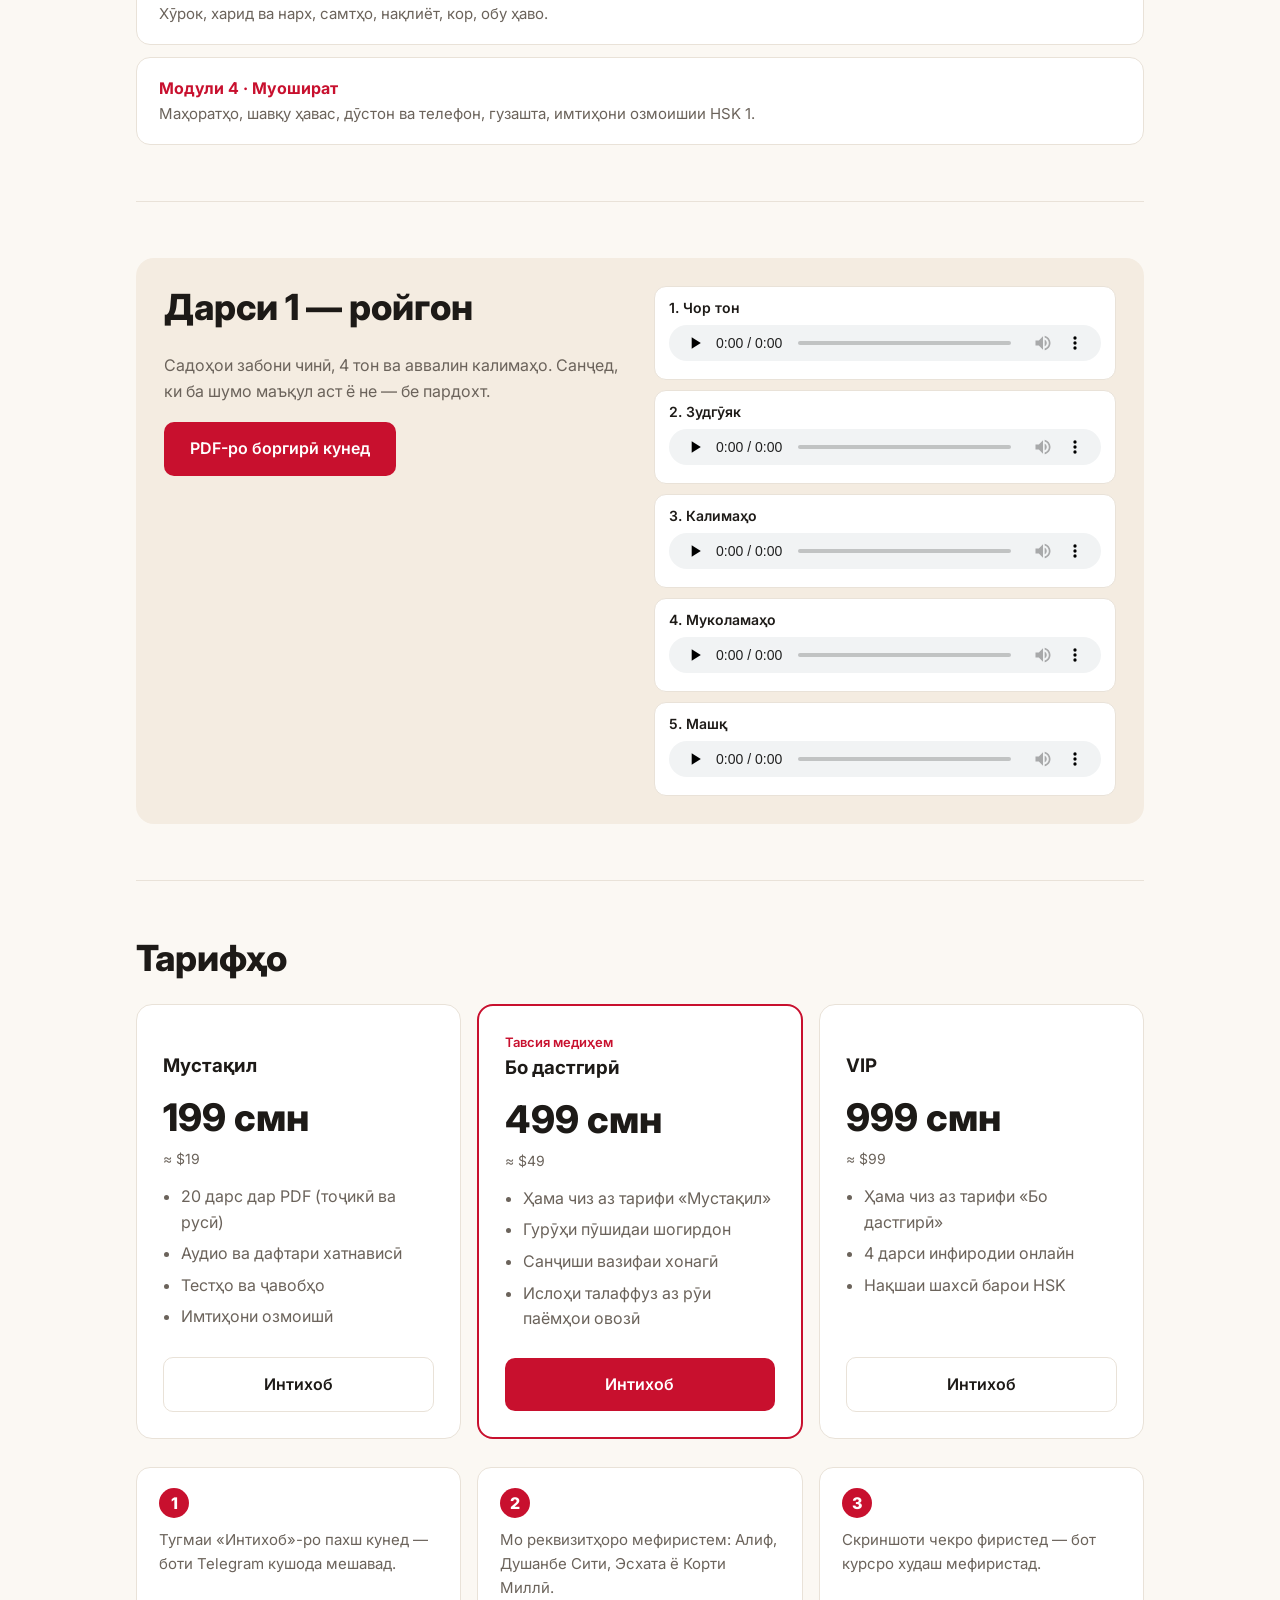
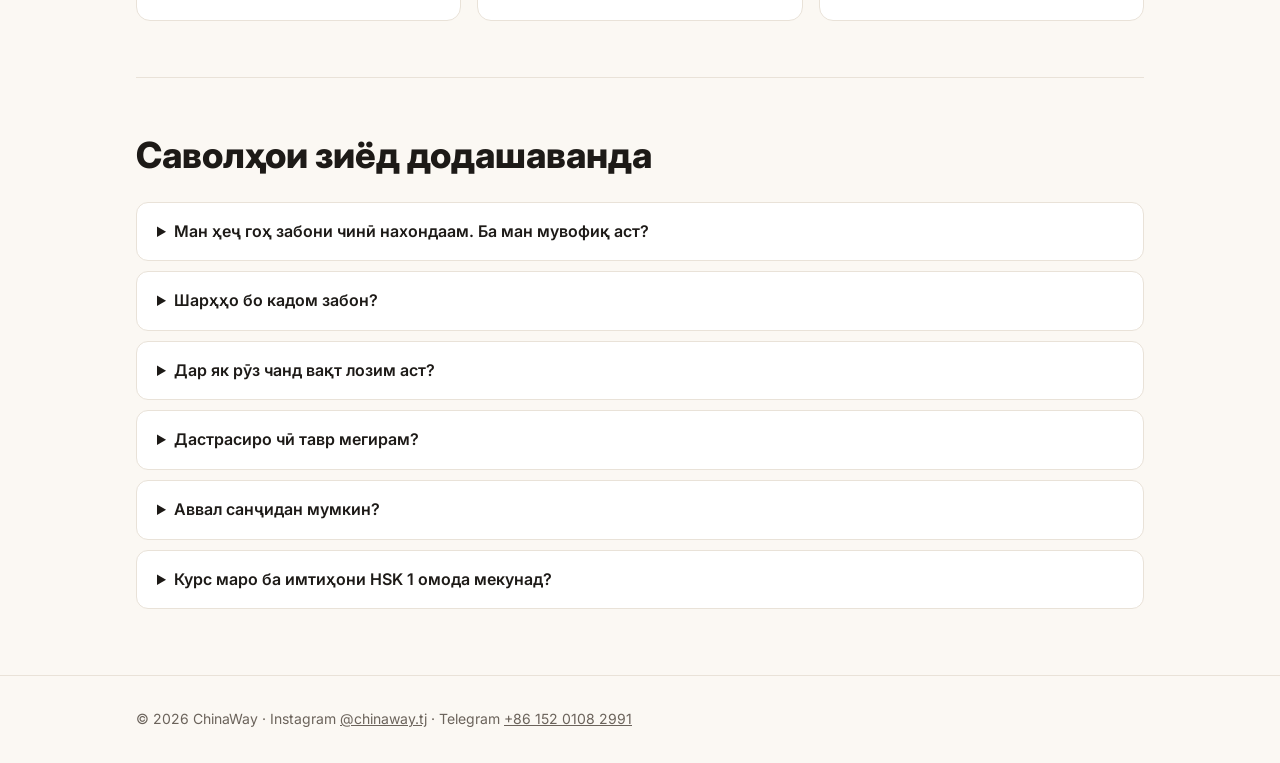
==== commit ef3bb9d2: "Add files via upload" ====
--- a/index.html
+++ b/index.html
@@ -197,7 +197,7 @@
           <li><span lang="tg">Тестҳо ва ҷавобҳо</span><span lang="ru">Тесты и ответы</span></li>
           <li><span lang="tg">Имтиҳони озмоишӣ</span><span lang="ru">Пробный экзамен</span></li>
         </ul>
-        <a class="btn ghost buy" data-plan="Мустақил (199 смн)" href="https://t.me/+8615201082991" target="_blank" rel="noopener"><span lang="tg">Интихоб</span><span lang="ru">Выбрать</span></a>
+        <a class="btn ghost buy" data-plan="Мустақил (199 смн)" href="https://t.me/chinaway_tj_bot" target="_blank" rel="noopener"><span lang="tg">Интихоб</span><span lang="ru">Выбрать</span></a>
       </div>
       <div class="plan best">
         <div class="tag"><span lang="tg">Тавсия медиҳем</span><span lang="ru">Рекомендуем</span></div>
@@ -210,7 +210,7 @@
           <li><span lang="tg">Санҷиши вазифаи хонагӣ</span><span lang="ru">Проверка домашних заданий</span></li>
           <li><span lang="tg">Ислоҳи талаффуз аз рӯи паёмҳои овозӣ</span><span lang="ru">Разбор произношения по голосовым</span></li>
         </ul>
-        <a class="btn buy" data-plan="Бо дастгирӣ (499 смн)" href="https://t.me/+8615201082991" target="_blank" rel="noopener"><span lang="tg">Интихоб</span><span lang="ru">Выбрать</span></a>
+        <a class="btn buy" data-plan="Бо дастгирӣ (499 смн)" href="https://t.me/chinaway_tj_bot" target="_blank" rel="noopener"><span lang="tg">Интихоб</span><span lang="ru">Выбрать</span></a>
       </div>
       <div class="plan">
         <div class="tag"></div>
@@ -222,14 +222,14 @@
           <li><span lang="tg">4 дарси инфиродии онлайн</span><span lang="ru">4 личных онлайн-занятия</span></li>
           <li><span lang="tg">Нақшаи шахсӣ барои HSK</span><span lang="ru">Персональный план подготовки к HSK</span></li>
         </ul>
-        <a class="btn ghost buy" data-plan="VIP (999 смн)" href="https://t.me/+8615201082991" target="_blank" rel="noopener"><span lang="tg">Интихоб</span><span lang="ru">Выбрать</span></a>
+        <a class="btn ghost buy" data-plan="VIP (999 смн)" href="https://t.me/chinaway_tj_bot" target="_blank" rel="noopener"><span lang="tg">Интихоб</span><span lang="ru">Выбрать</span></a>
       </div>
     </div>
 
     <div class="steps">
-      <div class="step"><p><span lang="tg">Тугмаи «Интихоб»-ро пахш кунед — чат бо мо кушода мешавад.</span><span lang="ru">Нажмите «Выбрать» — откроется чат с нами.</span></p></div>
+      <div class="step"><p><span lang="tg">Тугмаи «Интихоб»-ро пахш кунед — боти Telegram кушода мешавад.</span><span lang="ru">Нажмите «Выбрать» — откроется наш Telegram-бот.</span></p></div>
       <div class="step"><p><span lang="tg">Мо реквизитҳоро мефиристем: Алиф, Душанбе Сити, Эсхата ё Корти Миллӣ.</span><span lang="ru">Мы пришлём реквизиты: Алиф, Душанбе Сити, Эсхата или Корти Милли.</span></p></div>
-      <div class="step"><p><span lang="tg">Пас аз пардохт дастрасӣ ба курсро мегиред.</span><span lang="ru">После оплаты вы получаете доступ к курсу.</span></p></div>
+      <div class="step"><p><span lang="tg">Скриншоти чекро фиристед — бот курсро худаш мефиристад.</span><span lang="ru">Пришлите скриншот чека — бот сам пришлёт курс.</span></p></div>
     </div>
   </section>
 
@@ -249,6 +249,7 @@
 <script>
 // Куда ведут кнопки «Выбрать». Когда появится Telegram, впишите username (без @):
 // например TELEGRAM = "chinaway_tj" — и кнопки откроют Telegram с готовым сообщением.
+var TELEGRAM_BOT = "chinaway_tj_bot";  // бот продаж: реквизиты, приём оплаты, выдача курса
 var TELEGRAM = "";
 // Пока нет username — ссылка по номеру телефона (работает, если в Telegram
 // «Конфиденциальность → Номер телефона → Кто может найти меня по номеру» = «Все»).
@@ -274,7 +275,9 @@
   });
   document.querySelectorAll("a.buy").forEach(function(a){
     var plan = a.getAttribute("data-plan");
-    if (TELEGRAM) {
+    if (TELEGRAM_BOT) {
+      a.href = "https://t.me/" + TELEGRAM_BOT + "?start=site";
+    } else if (TELEGRAM) {
       a.href = "https://t.me/" + TELEGRAM + "?text=" + encodeURIComponent("Салом! Мехоҳам курси ChinaWay-ро харам, тарифи " + plan + ".");
     } else if (TELEGRAM_PHONE) {
       a.href = "https://t.me/+" + TELEGRAM_PHONE;
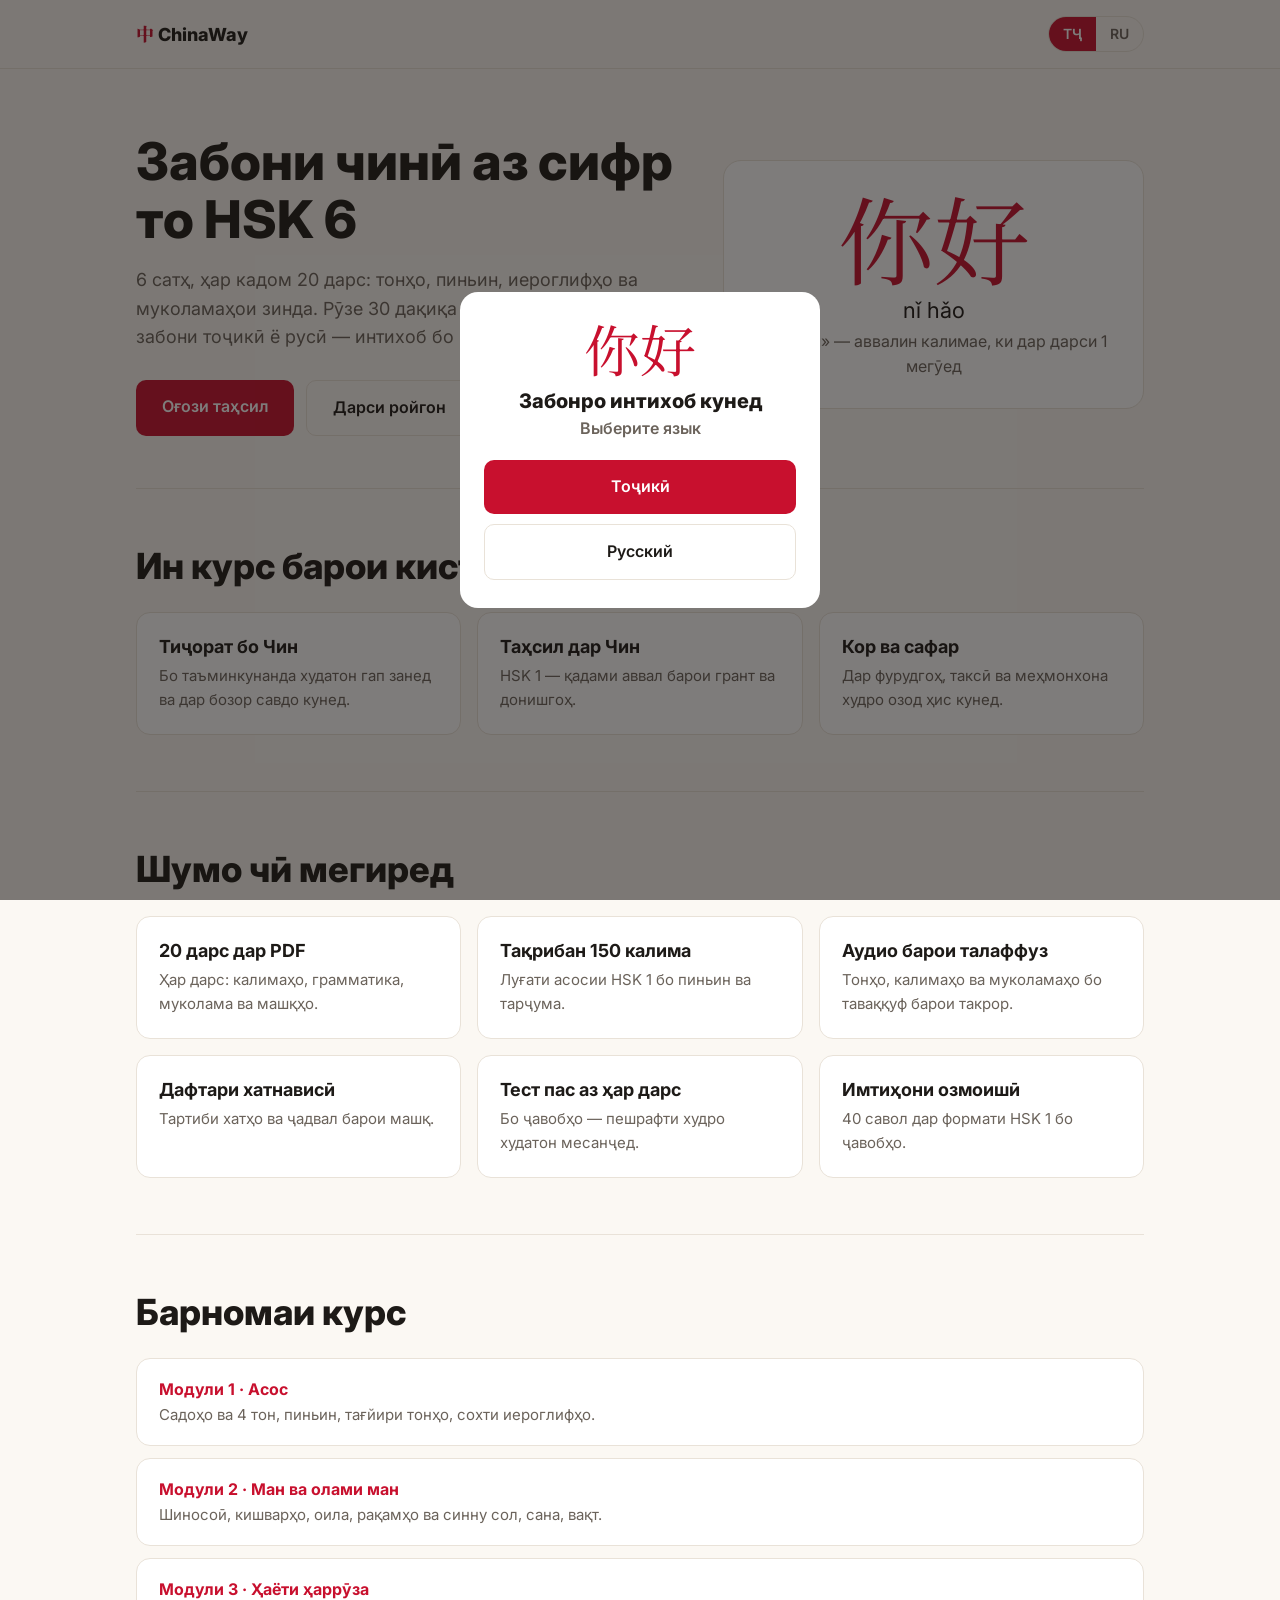
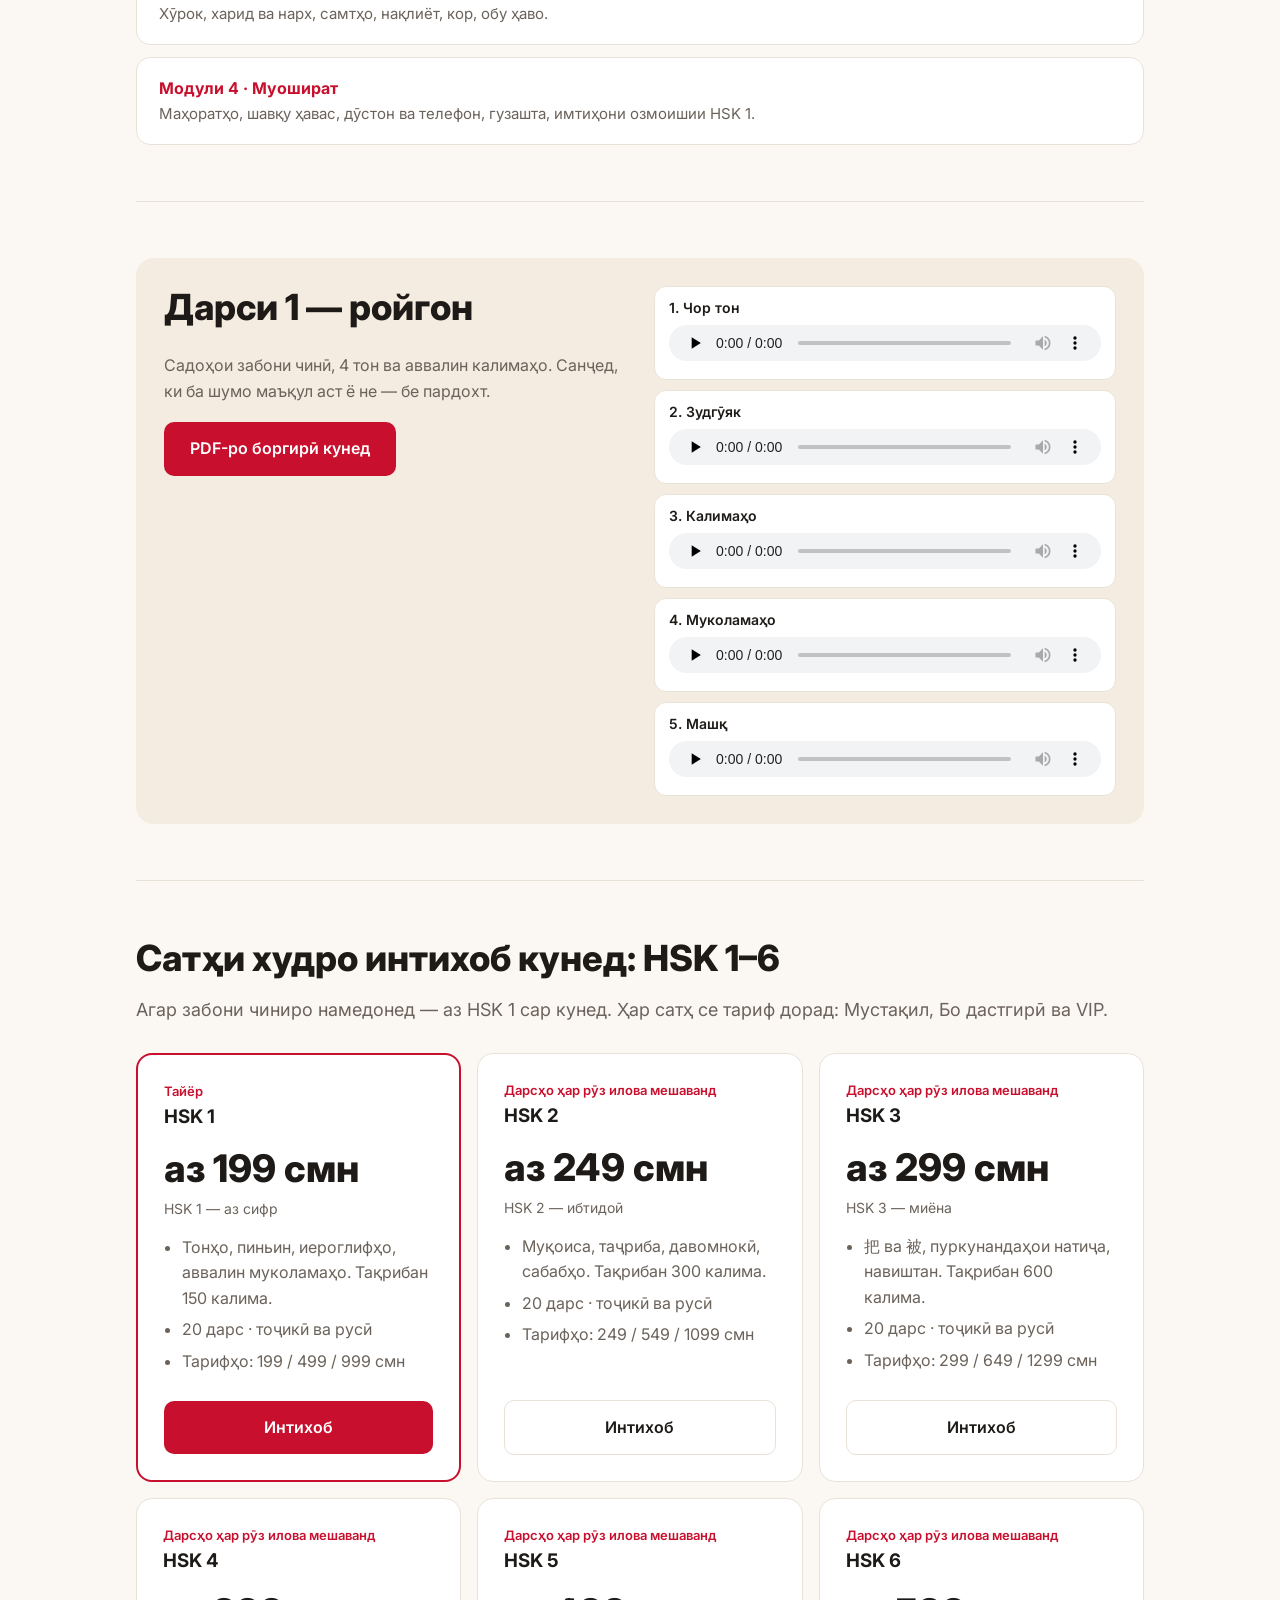
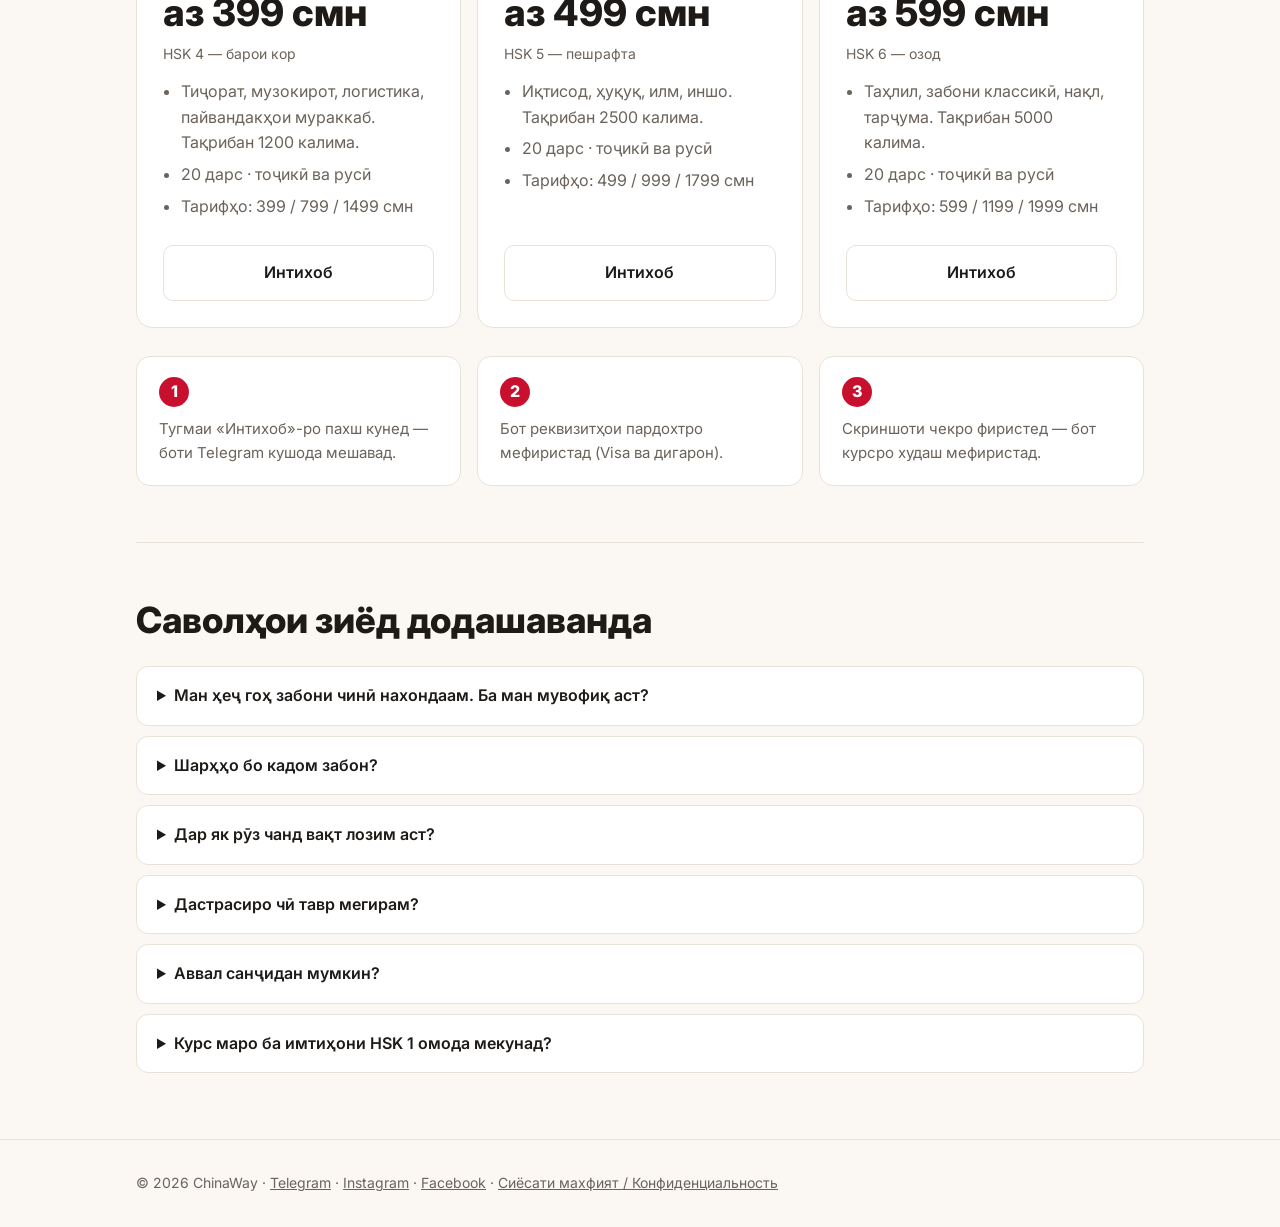
==== commit 0ce0fcd1: "Add files via upload" ====
--- a/index.html
+++ b/index.html
@@ -3,7 +3,7 @@
 <head>
 <meta charset="utf-8">
 <meta name="viewport" content="width=device-width, initial-scale=1">
-<title>ChinaWay — забони чинӣ аз сифр</title>
+<title>ChinaWay — забони чинӣ HSK 1–6</title>
 <meta name="description" content="ChinaWay: курси онлайни забони чинӣ аз сифр то HSK 1. Онлайн-курс китайского с нуля до HSK 1: 20 уроков, аудио, тесты, пробный экзамен.">
 <meta property="og:title" content="ChinaWay — забони чинӣ аз сифр то HSK 1">
 <meta property="og:description" content="20 дарс, аудио, тестҳо ва имтиҳони озмоишӣ. Дарси 1 — ройгон.">
@@ -118,10 +118,10 @@
 <main class="wrap">
   <div class="hero">
     <div>
-      <h1><span lang="tg">Забони чинӣ аз сифр то HSK 1 дар 8 ҳафта</span><span lang="ru">Китайский с нуля до HSK 1 за 8 недель</span></h1>
+      <h1><span lang="tg">Забони чинӣ аз сифр то HSK 6</span><span lang="ru">Китайский с нуля до HSK 6</span></h1>
       <p class="lead">
-        <span lang="tg">20 дарси фаҳмо: тонҳо, пиньин, иероглифҳо ва муколамаҳои зинда. Рӯзе 30 дақиқа кифоя аст. Дарсҳо бо забони тоҷикӣ ё русӣ — интихоб бо шумо.</span>
-        <span lang="ru">20 понятных уроков: тоны, пиньинь, иероглифы и живые диалоги. Достаточно 30 минут в день. Уроки на таджикском или русском — на ваш выбор.</span>
+        <span lang="tg">6 сатҳ, ҳар кадом 20 дарс: тонҳо, пиньин, иероглифҳо ва муколамаҳои зинда. Рӯзе 30 дақиқа кифоя аст. Дарсҳо бо забони тоҷикӣ ё русӣ — интихоб бо шумо.</span>
+        <span lang="ru">6 уровней по 20 уроков: тоны, пиньинь, иероглифы и живые диалоги. Достаточно 30 минут в день. Уроки на таджикском или русском — на ваш выбор.</span>
       </p>
       <div class="cta-row">
         <a class="btn" href="#price"><span lang="tg">Оғози таҳсил</span><span lang="ru">Начать обучение</span></a>
@@ -184,51 +184,86 @@
   </section>
 
   <section id="price">
-    <h2><span lang="tg">Тарифҳо</span><span lang="ru">Тарифы</span></h2>
+    <h2><span lang="tg">Сатҳи худро интихоб кунед: HSK 1–6</span><span lang="ru">Выберите свой уровень: HSK 1–6</span></h2>
+    <p class="lead" style="margin-top:-8px"><span lang="tg">Агар забони чиниро намедонед — аз HSK 1 сар кунед. Ҳар сатҳ се тариф дорад: Мустақил, Бо дастгирӣ ва VIP.</span><span lang="ru">Если не знаете китайский — начните с HSK 1. У каждого уровня три тарифа: Самостоятельный, С поддержкой и VIP.</span></p>
     <div class="price">
-      <div class="plan">
-        <div class="tag"></div>
-        <h3><span lang="tg">Мустақил</span><span lang="ru">Самостоятельный</span></h3>
-        <div class="cost">199 смн</div>
-        <div class="usd">≈ $19</div>
-        <ul>
-          <li><span lang="tg">20 дарс дар PDF (тоҷикӣ ва русӣ)</span><span lang="ru">20 уроков в PDF (на таджикском и русском)</span></li>
-          <li><span lang="tg">Аудио ва дафтари хатнависӣ</span><span lang="ru">Аудио и прописи</span></li>
-          <li><span lang="tg">Тестҳо ва ҷавобҳо</span><span lang="ru">Тесты и ответы</span></li>
-          <li><span lang="tg">Имтиҳони озмоишӣ</span><span lang="ru">Пробный экзамен</span></li>
-        </ul>
-        <a class="btn ghost buy" data-plan="Мустақил (199 смн)" href="https://t.me/chinaway_tj_bot" target="_blank" rel="noopener"><span lang="tg">Интихоб</span><span lang="ru">Выбрать</span></a>
-      </div>
       <div class="plan best">
-        <div class="tag"><span lang="tg">Тавсия медиҳем</span><span lang="ru">Рекомендуем</span></div>
-        <h3><span lang="tg">Бо дастгирӣ</span><span lang="ru">С поддержкой</span></h3>
-        <div class="cost">499 смн</div>
-        <div class="usd">≈ $49</div>
-        <ul>
-          <li><span lang="tg">Ҳама чиз аз тарифи «Мустақил»</span><span lang="ru">Всё из тарифа «Самостоятельный»</span></li>
-          <li><span lang="tg">Гурӯҳи пӯшидаи шогирдон</span><span lang="ru">Закрытая группа учеников</span></li>
-          <li><span lang="tg">Санҷиши вазифаи хонагӣ</span><span lang="ru">Проверка домашних заданий</span></li>
-          <li><span lang="tg">Ислоҳи талаффуз аз рӯи паёмҳои овозӣ</span><span lang="ru">Разбор произношения по голосовым</span></li>
-        </ul>
-        <a class="btn buy" data-plan="Бо дастгирӣ (499 смн)" href="https://t.me/chinaway_tj_bot" target="_blank" rel="noopener"><span lang="tg">Интихоб</span><span lang="ru">Выбрать</span></a>
-      </div>
-      <div class="plan">
-        <div class="tag"></div>
-        <h3>VIP</h3>
-        <div class="cost">999 смн</div>
-        <div class="usd">≈ $99</div>
-        <ul>
-          <li><span lang="tg">Ҳама чиз аз тарифи «Бо дастгирӣ»</span><span lang="ru">Всё из тарифа «С поддержкой»</span></li>
-          <li><span lang="tg">4 дарси инфиродии онлайн</span><span lang="ru">4 личных онлайн-занятия</span></li>
-          <li><span lang="tg">Нақшаи шахсӣ барои HSK</span><span lang="ru">Персональный план подготовки к HSK</span></li>
-        </ul>
-        <a class="btn ghost buy" data-plan="VIP (999 смн)" href="https://t.me/chinaway_tj_bot" target="_blank" rel="noopener"><span lang="tg">Интихоб</span><span lang="ru">Выбрать</span></a>
+        <div class="tag"><span lang="tg">Тайёр</span><span lang="ru">Готов</span></div>
+        <h3>HSK 1</h3>
+        <div class="cost"><span lang="tg">аз 199 смн</span><span lang="ru">от 199 смн</span></div>
+        <div class="usd"><span lang="tg">HSK 1 — аз сифр</span><span lang="ru">HSK 1 — с нуля</span></div>
+        <ul>
+          <li><span lang="tg">Тонҳо, пиньин, иероглифҳо, аввалин муколамаҳо. Тақрибан 150 калима.</span><span lang="ru">Тоны, пиньинь, иероглифы, первые диалоги. Около 150 слов.</span></li>
+          <li><span lang="tg">20 дарс · тоҷикӣ ва русӣ</span><span lang="ru">20 уроков · таджикский и русский</span></li>
+          <li><span lang="tg">Тарифҳо: 199 / 499 / 999 смн</span><span lang="ru">Тарифы: 199 / 499 / 999 смн</span></li>
+        </ul>
+        <a class="btn" href="https://t.me/chinaway_tj_bot?start=hsk1" target="_blank" rel="noopener"><span lang="tg">Интихоб</span><span lang="ru">Выбрать</span></a>
+      </div>
+      <div class="plan">
+        <div class="tag"><span lang="tg">Дарсҳо ҳар рӯз илова мешаванд</span><span lang="ru">Уроки добавляются каждый день</span></div>
+        <h3>HSK 2</h3>
+        <div class="cost"><span lang="tg">аз 249 смн</span><span lang="ru">от 249 смн</span></div>
+        <div class="usd"><span lang="tg">HSK 2 — ибтидоӣ</span><span lang="ru">HSK 2 — базовый</span></div>
+        <ul>
+          <li><span lang="tg">Муқоиса, таҷриба, давомнокӣ, сабабҳо. Тақрибан 300 калима.</span><span lang="ru">Сравнения, опыт, длительность, причины. Около 300 слов.</span></li>
+          <li><span lang="tg">20 дарс · тоҷикӣ ва русӣ</span><span lang="ru">20 уроков · таджикский и русский</span></li>
+          <li><span lang="tg">Тарифҳо: 249 / 549 / 1099 смн</span><span lang="ru">Тарифы: 249 / 549 / 1099 смн</span></li>
+        </ul>
+        <a class="btn ghost" href="https://t.me/chinaway_tj_bot?start=hsk2" target="_blank" rel="noopener"><span lang="tg">Интихоб</span><span lang="ru">Выбрать</span></a>
+      </div>
+      <div class="plan">
+        <div class="tag"><span lang="tg">Дарсҳо ҳар рӯз илова мешаванд</span><span lang="ru">Уроки добавляются каждый день</span></div>
+        <h3>HSK 3</h3>
+        <div class="cost"><span lang="tg">аз 299 смн</span><span lang="ru">от 299 смн</span></div>
+        <div class="usd"><span lang="tg">HSK 3 — миёна</span><span lang="ru">HSK 3 — средний</span></div>
+        <ul>
+          <li><span lang="tg">把 ва 被, пуркунандаҳои натиҷа, навиштан. Тақрибан 600 калима.</span><span lang="ru">把 и 被, результативные дополнения, письмо. Около 600 слов.</span></li>
+          <li><span lang="tg">20 дарс · тоҷикӣ ва русӣ</span><span lang="ru">20 уроков · таджикский и русский</span></li>
+          <li><span lang="tg">Тарифҳо: 299 / 649 / 1299 смн</span><span lang="ru">Тарифы: 299 / 649 / 1299 смн</span></li>
+        </ul>
+        <a class="btn ghost" href="https://t.me/chinaway_tj_bot?start=hsk3" target="_blank" rel="noopener"><span lang="tg">Интихоб</span><span lang="ru">Выбрать</span></a>
+      </div>
+      <div class="plan">
+        <div class="tag"><span lang="tg">Дарсҳо ҳар рӯз илова мешаванд</span><span lang="ru">Уроки добавляются каждый день</span></div>
+        <h3>HSK 4</h3>
+        <div class="cost"><span lang="tg">аз 399 смн</span><span lang="ru">от 399 смн</span></div>
+        <div class="usd"><span lang="tg">HSK 4 — барои кор</span><span lang="ru">HSK 4 — для работы</span></div>
+        <ul>
+          <li><span lang="tg">Тиҷорат, музокирот, логистика, пайвандакҳои мураккаб. Тақрибан 1200 калима.</span><span lang="ru">Бизнес, переговоры, логистика, сложные связки. Около 1200 слов.</span></li>
+          <li><span lang="tg">20 дарс · тоҷикӣ ва русӣ</span><span lang="ru">20 уроков · таджикский и русский</span></li>
+          <li><span lang="tg">Тарифҳо: 399 / 799 / 1499 смн</span><span lang="ru">Тарифы: 399 / 799 / 1499 смн</span></li>
+        </ul>
+        <a class="btn ghost" href="https://t.me/chinaway_tj_bot?start=hsk4" target="_blank" rel="noopener"><span lang="tg">Интихоб</span><span lang="ru">Выбрать</span></a>
+      </div>
+      <div class="plan">
+        <div class="tag"><span lang="tg">Дарсҳо ҳар рӯз илова мешаванд</span><span lang="ru">Уроки добавляются каждый день</span></div>
+        <h3>HSK 5</h3>
+        <div class="cost"><span lang="tg">аз 499 смн</span><span lang="ru">от 499 смн</span></div>
+        <div class="usd"><span lang="tg">HSK 5 — пешрафта</span><span lang="ru">HSK 5 — продвинутый</span></div>
+        <ul>
+          <li><span lang="tg">Иқтисод, ҳуқуқ, илм, иншо. Тақрибан 2500 калима.</span><span lang="ru">Экономика, право, наука, сочинение. Около 2500 слов.</span></li>
+          <li><span lang="tg">20 дарс · тоҷикӣ ва русӣ</span><span lang="ru">20 уроков · таджикский и русский</span></li>
+          <li><span lang="tg">Тарифҳо: 499 / 999 / 1799 смн</span><span lang="ru">Тарифы: 499 / 999 / 1799 смн</span></li>
+        </ul>
+        <a class="btn ghost" href="https://t.me/chinaway_tj_bot?start=hsk5" target="_blank" rel="noopener"><span lang="tg">Интихоб</span><span lang="ru">Выбрать</span></a>
+      </div>
+      <div class="plan">
+        <div class="tag"><span lang="tg">Дарсҳо ҳар рӯз илова мешаванд</span><span lang="ru">Уроки добавляются каждый день</span></div>
+        <h3>HSK 6</h3>
+        <div class="cost"><span lang="tg">аз 599 смн</span><span lang="ru">от 599 смн</span></div>
+        <div class="usd"><span lang="tg">HSK 6 — озод</span><span lang="ru">HSK 6 — свободный</span></div>
+        <ul>
+          <li><span lang="tg">Таҳлил, забони классикӣ, нақл, тарҷума. Тақрибан 5000 калима.</span><span lang="ru">Аналитика, классический язык, пересказ, перевод. Около 5000 слов.</span></li>
+          <li><span lang="tg">20 дарс · тоҷикӣ ва русӣ</span><span lang="ru">20 уроков · таджикский и русский</span></li>
+          <li><span lang="tg">Тарифҳо: 599 / 1199 / 1999 смн</span><span lang="ru">Тарифы: 599 / 1199 / 1999 смн</span></li>
+        </ul>
+        <a class="btn ghost" href="https://t.me/chinaway_tj_bot?start=hsk6" target="_blank" rel="noopener"><span lang="tg">Интихоб</span><span lang="ru">Выбрать</span></a>
       </div>
     </div>
 
     <div class="steps">
       <div class="step"><p><span lang="tg">Тугмаи «Интихоб»-ро пахш кунед — боти Telegram кушода мешавад.</span><span lang="ru">Нажмите «Выбрать» — откроется наш Telegram-бот.</span></p></div>
-      <div class="step"><p><span lang="tg">Мо реквизитҳоро мефиристем: Алиф, Душанбе Сити, Эсхата ё Корти Миллӣ.</span><span lang="ru">Мы пришлём реквизиты: Алиф, Душанбе Сити, Эсхата или Корти Милли.</span></p></div>
+      <div class="step"><p><span lang="tg">Бот реквизитҳои пардохтро мефиристад (Visa ва дигарон).</span><span lang="ru">Бот пришлёт реквизиты для оплаты (Visa и другие).</span></p></div>
       <div class="step"><p><span lang="tg">Скриншоти чекро фиристед — бот курсро худаш мефиристад.</span><span lang="ru">Пришлите скриншот чека — бот сам пришлёт курс.</span></p></div>
     </div>
   </section>
@@ -244,7 +279,11 @@
   </section>
 </main>
 
-<footer><div class="wrap">© 2026 ChinaWay · Instagram <a href="https://www.instagram.com/chinaway.tj/" target="_blank" rel="noopener">@chinaway.tj</a> · Telegram <a href="https://t.me/+8615201082991" target="_blank" rel="noopener">+86 152 0108 2991</a></div></footer>
+<footer><div class="wrap">© 2026 ChinaWay ·
+  <a href="https://t.me/chinaway_tj_bot" target="_blank" rel="noopener">Telegram</a> ·
+  <a href="https://www.instagram.com/chinaway.tj/" target="_blank" rel="noopener">Instagram</a> ·
+  <a href="https://www.facebook.com/profile.php?id=61596450416644" target="_blank" rel="noopener">Facebook</a> ·
+  <a href="privacy.html">Сиёсати махфият / Конфиденциальность</a></div></footer>
 
 <script>
 // Куда ведут кнопки «Выбрать». Когда появится Telegram, впишите username (без @):
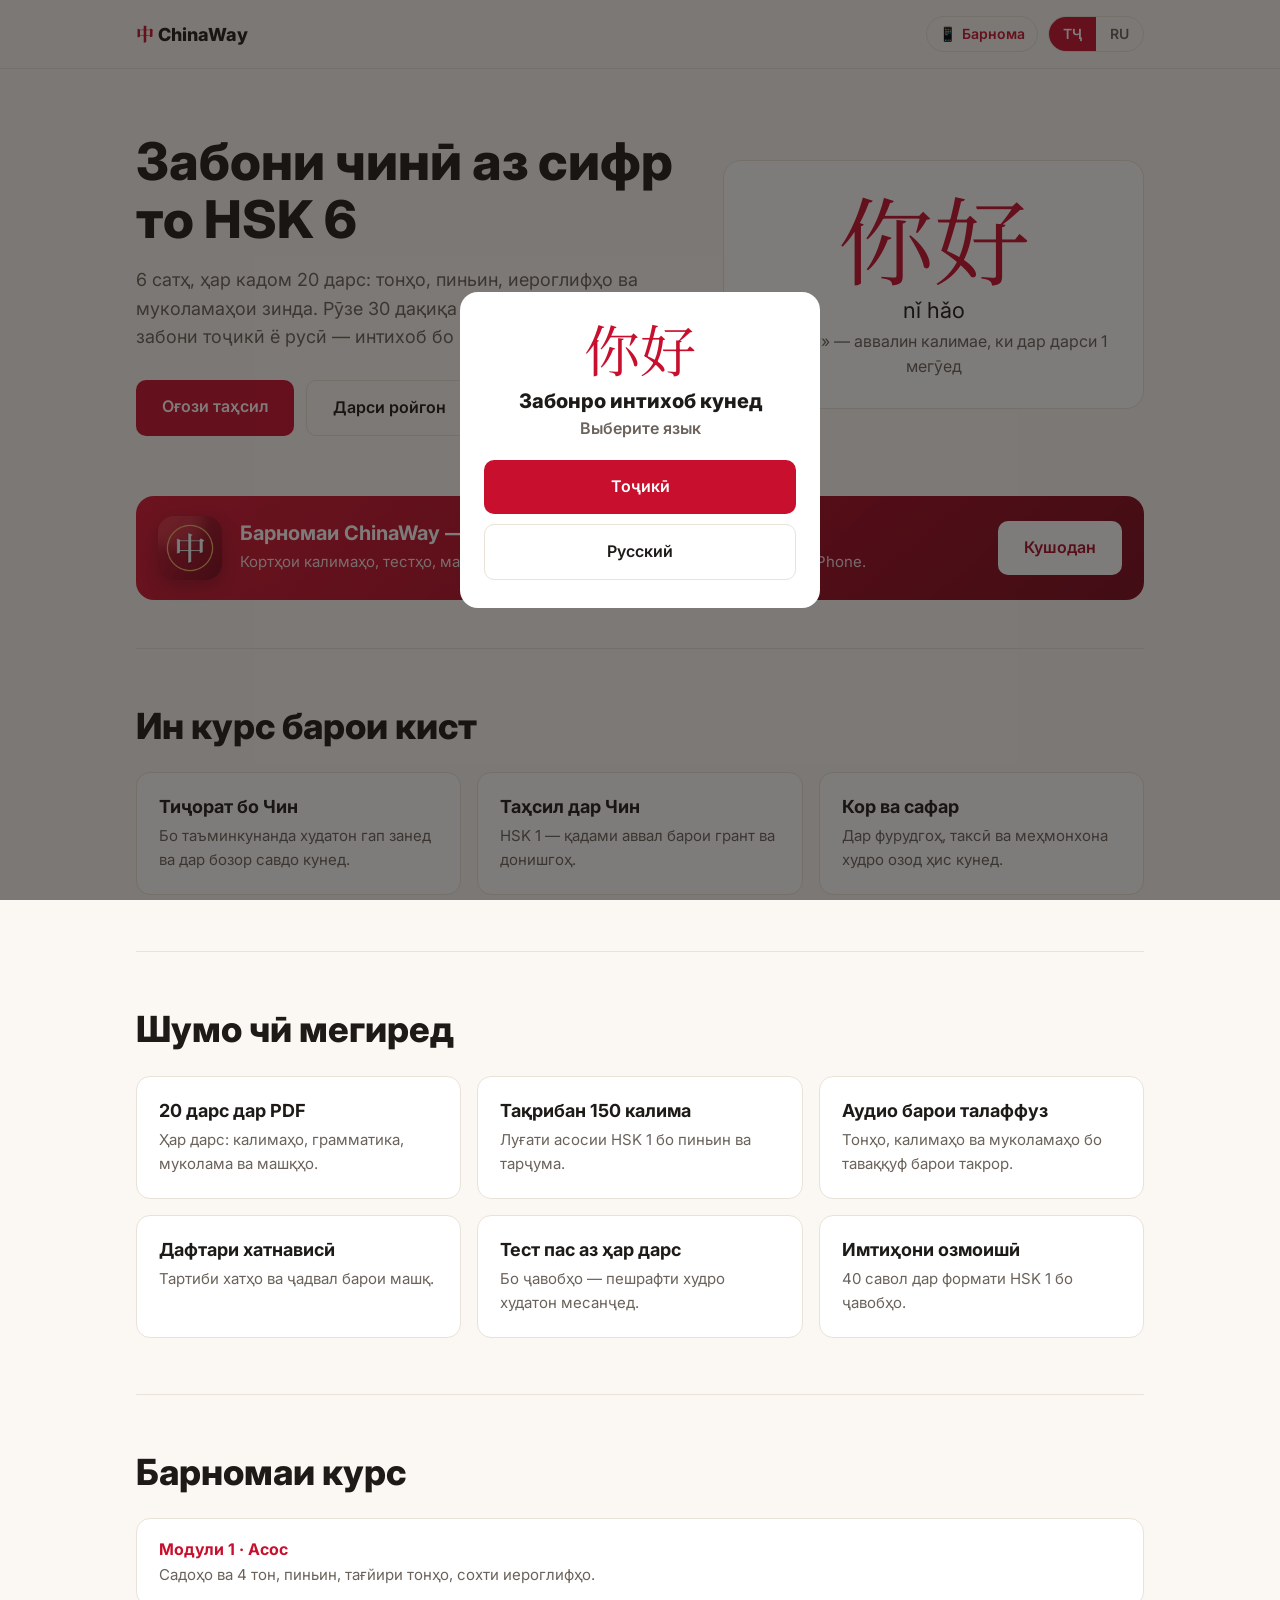
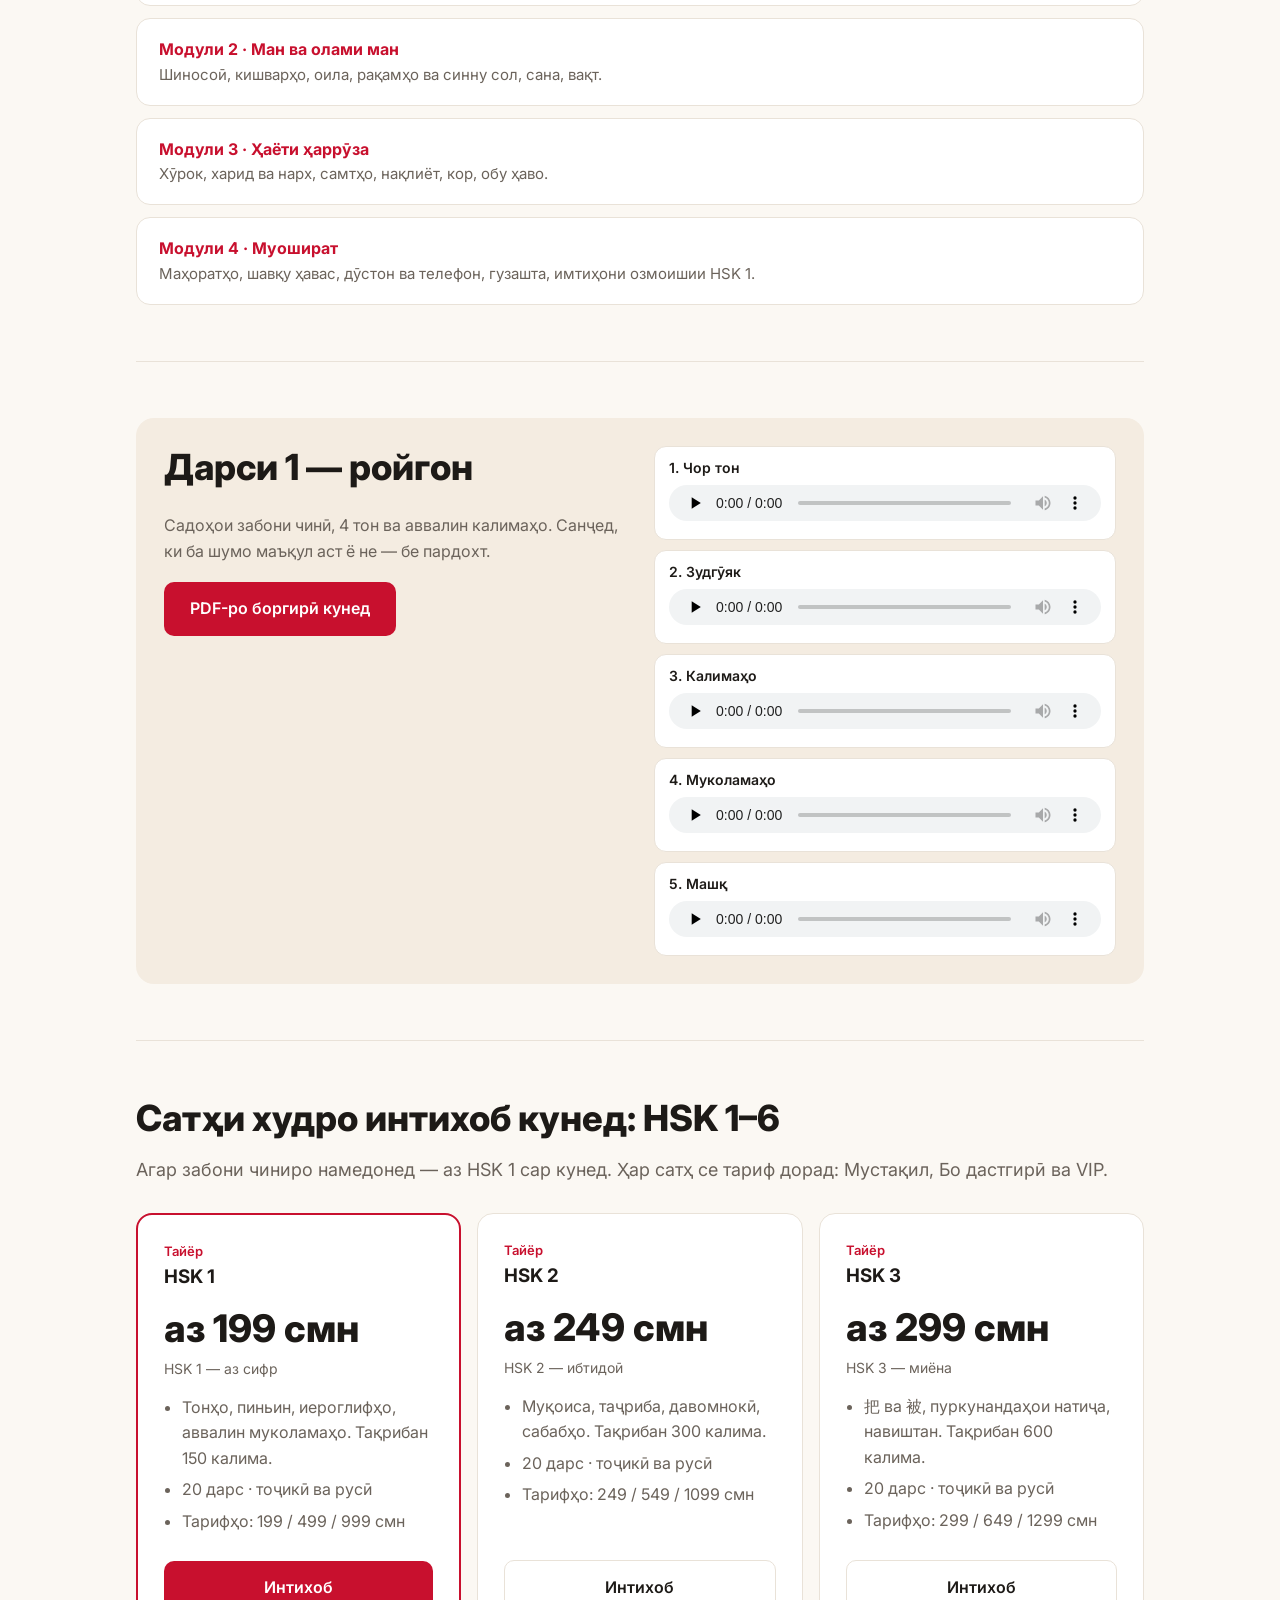
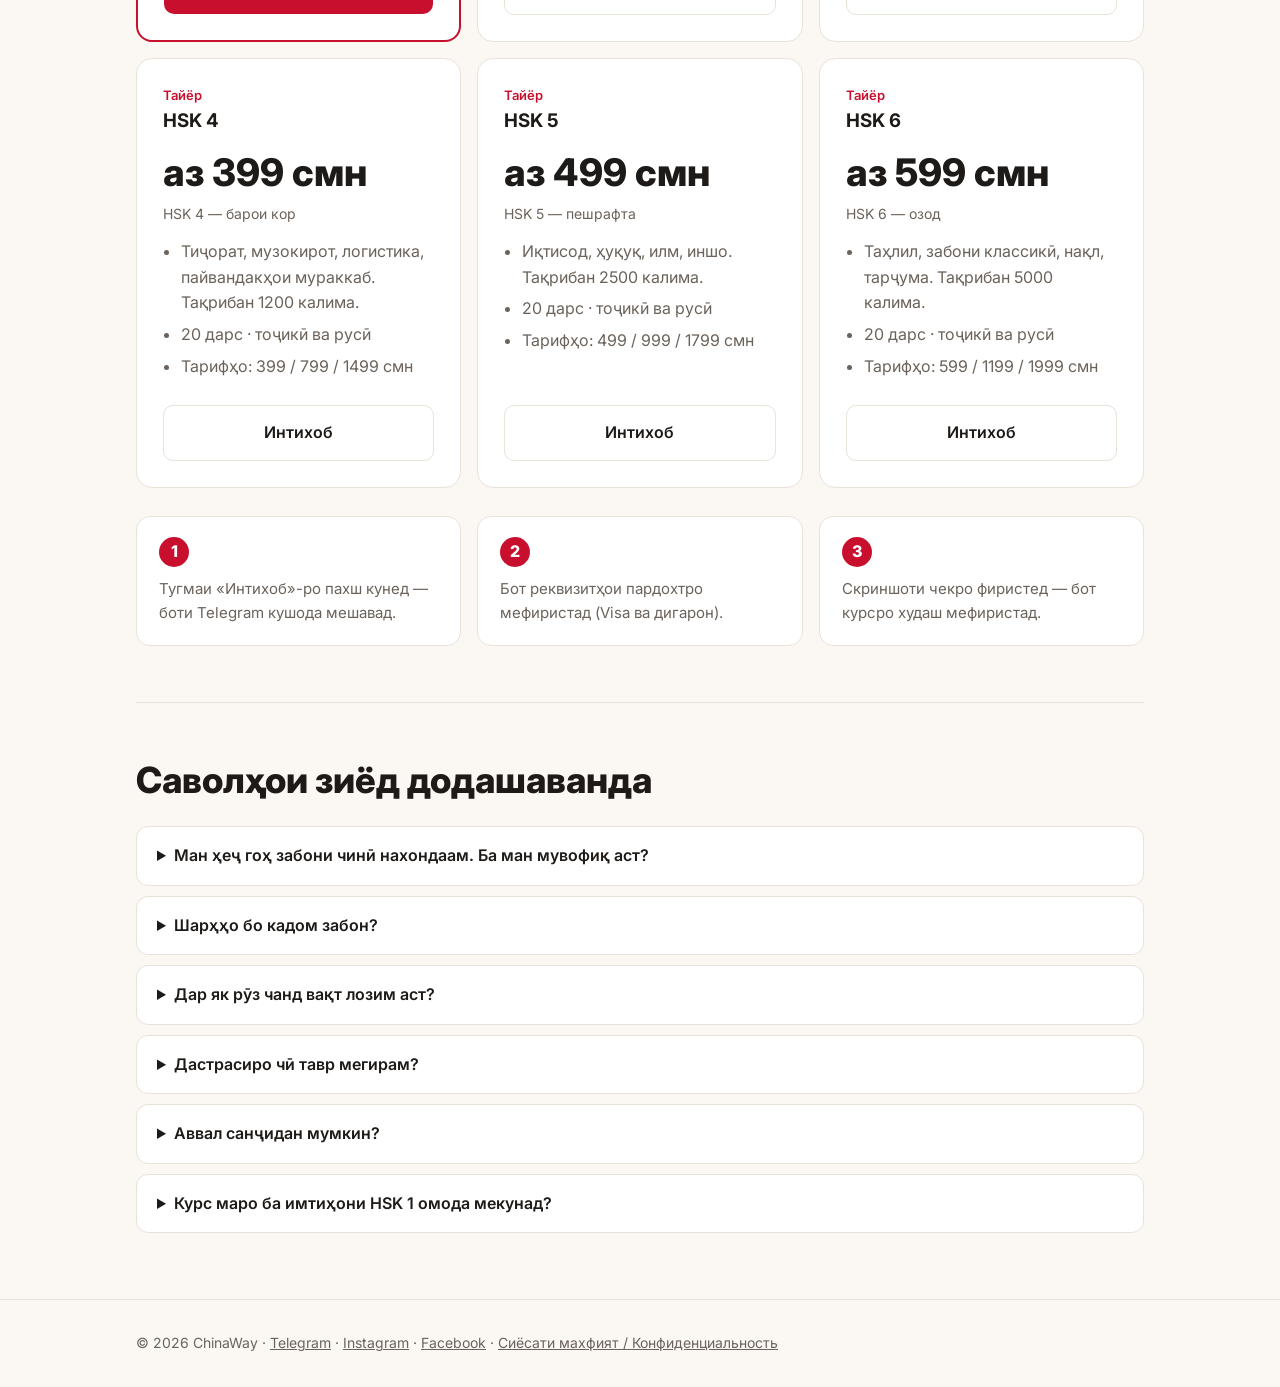
==== commit 4f8f91a7: "Site: link to the app, all levels ready" ====
--- a/index.html
+++ b/index.html
@@ -92,15 +92,29 @@
   .grid,.price,.steps,.free{grid-template-columns:1fr}
   .hero-card .big{font-size:72px}
 }
+.hdr-right{display:flex;align-items:center;gap:10px}
+.app-link{display:inline-flex;align-items:center;gap:6px;font-weight:600;font-size:14px;text-decoration:none;color:var(--accent);border:1px solid var(--line);border-radius:999px;padding:6px 12px}
+.app-promo{display:grid;grid-template-columns:auto 1fr auto;gap:18px;align-items:center;background:linear-gradient(140deg,#d61834,#a80c25 55%,#7a081c);color:#fff;border-radius:18px;padding:20px 22px;margin:8px 0 48px}
+.app-promo img{width:64px;height:64px;border-radius:16px;box-shadow:0 6px 18px rgba(0,0,0,.25)}
+.app-promo h3{font-size:20px;line-height:1.25;margin-bottom:4px}
+.app-promo p{color:rgba(255,255,255,.85);font-size:15px}
+.app-promo .btn{background:#fff;color:#a80c25;white-space:nowrap}
+@media (max-width:640px){.app-promo{grid-template-columns:auto 1fr}.app-promo .btn{grid-column:1/-1}}
 </style>
+<link rel="manifest" href="app/manifest.webmanifest">
+<link rel="apple-touch-icon" href="app/icons/apple-touch-icon.png">
+<link rel="icon" type="image/png" href="app/icons/favicon.png">
 </head>
 <body>
 
 <header><div class="wrap">
   <div class="logo"><span class="zh">中</span> ChinaWay</div>
+  <div class="hdr-right">
+  <a class="app-link" href="app/">📱 <span lang="tg">Барнома</span><span lang="ru">Приложение</span></a>
   <div class="langs" role="group" aria-label="Забон / Язык">
     <button type="button" data-set="tg">ТҶ</button>
     <button type="button" data-set="ru">RU</button>
+  </div>
   </div>
 </div></header>
 
@@ -135,6 +149,13 @@
     </div>
   </div>
 
+  <a class="app-promo" href="app/" style="text-decoration:none">
+    <img src="app/icons/icon-192.png" alt="ChinaWay">
+    <div><h3><span lang="tg">Барномаи ChinaWay — дар телефони шумо</span><span lang="ru">Приложение ChinaWay — в вашем телефоне</span></h3>
+    <p><span lang="tg">Кортҳои калимаҳо, тестҳо, машқи оҳангҳо ва дарси ройгон. Барои Android ва iPhone.</span><span lang="ru">Карточки слов, тесты, тренажёр тонов и бесплатный урок. Для Android и iPhone.</span></p></div>
+    <span class="btn"><span lang="tg">Кушодан</span><span lang="ru">Открыть</span></span>
+  </a>
+
   <section>
     <h2><span lang="tg">Ин курс барои кист</span><span lang="ru">Для кого этот курс</span></h2>
     <div class="grid">
@@ -200,7 +221,7 @@
         <a class="btn" href="https://t.me/chinaway_tj_bot?start=hsk1" target="_blank" rel="noopener"><span lang="tg">Интихоб</span><span lang="ru">Выбрать</span></a>
       </div>
       <div class="plan">
-        <div class="tag"><span lang="tg">Дарсҳо ҳар рӯз илова мешаванд</span><span lang="ru">Уроки добавляются каждый день</span></div>
+        <div class="tag"><span lang="tg">Тайёр</span><span lang="ru">Готов</span></div>
         <h3>HSK 2</h3>
         <div class="cost"><span lang="tg">аз 249 смн</span><span lang="ru">от 249 смн</span></div>
         <div class="usd"><span lang="tg">HSK 2 — ибтидоӣ</span><span lang="ru">HSK 2 — базовый</span></div>
@@ -212,7 +233,7 @@
         <a class="btn ghost" href="https://t.me/chinaway_tj_bot?start=hsk2" target="_blank" rel="noopener"><span lang="tg">Интихоб</span><span lang="ru">Выбрать</span></a>
       </div>
       <div class="plan">
-        <div class="tag"><span lang="tg">Дарсҳо ҳар рӯз илова мешаванд</span><span lang="ru">Уроки добавляются каждый день</span></div>
+        <div class="tag"><span lang="tg">Тайёр</span><span lang="ru">Готов</span></div>
         <h3>HSK 3</h3>
         <div class="cost"><span lang="tg">аз 299 смн</span><span lang="ru">от 299 смн</span></div>
         <div class="usd"><span lang="tg">HSK 3 — миёна</span><span lang="ru">HSK 3 — средний</span></div>
@@ -224,7 +245,7 @@
         <a class="btn ghost" href="https://t.me/chinaway_tj_bot?start=hsk3" target="_blank" rel="noopener"><span lang="tg">Интихоб</span><span lang="ru">Выбрать</span></a>
       </div>
       <div class="plan">
-        <div class="tag"><span lang="tg">Дарсҳо ҳар рӯз илова мешаванд</span><span lang="ru">Уроки добавляются каждый день</span></div>
+        <div class="tag"><span lang="tg">Тайёр</span><span lang="ru">Готов</span></div>
         <h3>HSK 4</h3>
         <div class="cost"><span lang="tg">аз 399 смн</span><span lang="ru">от 399 смн</span></div>
         <div class="usd"><span lang="tg">HSK 4 — барои кор</span><span lang="ru">HSK 4 — для работы</span></div>
@@ -236,7 +257,7 @@
         <a class="btn ghost" href="https://t.me/chinaway_tj_bot?start=hsk4" target="_blank" rel="noopener"><span lang="tg">Интихоб</span><span lang="ru">Выбрать</span></a>
       </div>
       <div class="plan">
-        <div class="tag"><span lang="tg">Дарсҳо ҳар рӯз илова мешаванд</span><span lang="ru">Уроки добавляются каждый день</span></div>
+        <div class="tag"><span lang="tg">Тайёр</span><span lang="ru">Готов</span></div>
         <h3>HSK 5</h3>
         <div class="cost"><span lang="tg">аз 499 смн</span><span lang="ru">от 499 смн</span></div>
         <div class="usd"><span lang="tg">HSK 5 — пешрафта</span><span lang="ru">HSK 5 — продвинутый</span></div>
@@ -248,7 +269,7 @@
         <a class="btn ghost" href="https://t.me/chinaway_tj_bot?start=hsk5" target="_blank" rel="noopener"><span lang="tg">Интихоб</span><span lang="ru">Выбрать</span></a>
       </div>
       <div class="plan">
-        <div class="tag"><span lang="tg">Дарсҳо ҳар рӯз илова мешаванд</span><span lang="ru">Уроки добавляются каждый день</span></div>
+        <div class="tag"><span lang="tg">Тайёр</span><span lang="ru">Готов</span></div>
         <h3>HSK 6</h3>
         <div class="cost"><span lang="tg">аз 599 смн</span><span lang="ru">от 599 смн</span></div>
         <div class="usd"><span lang="tg">HSK 6 — озод</span><span lang="ru">HSK 6 — свободный</span></div>
